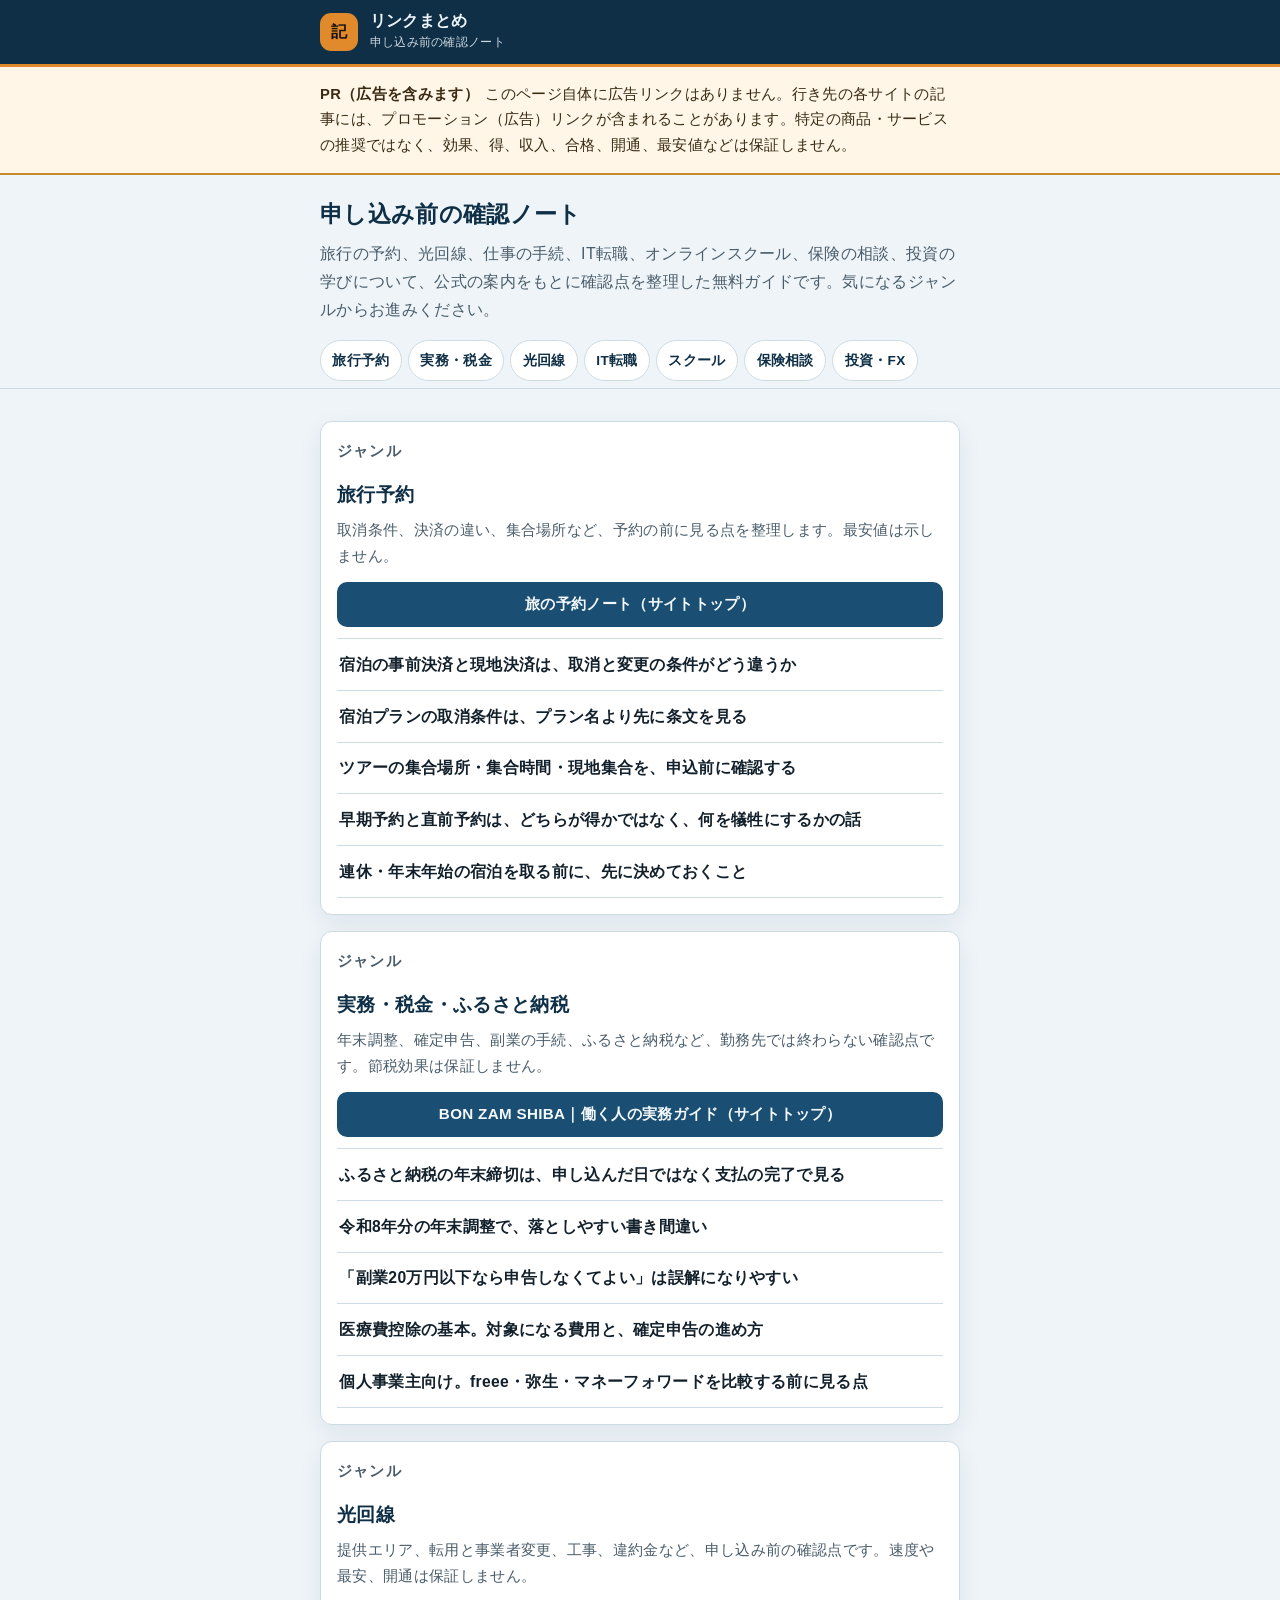
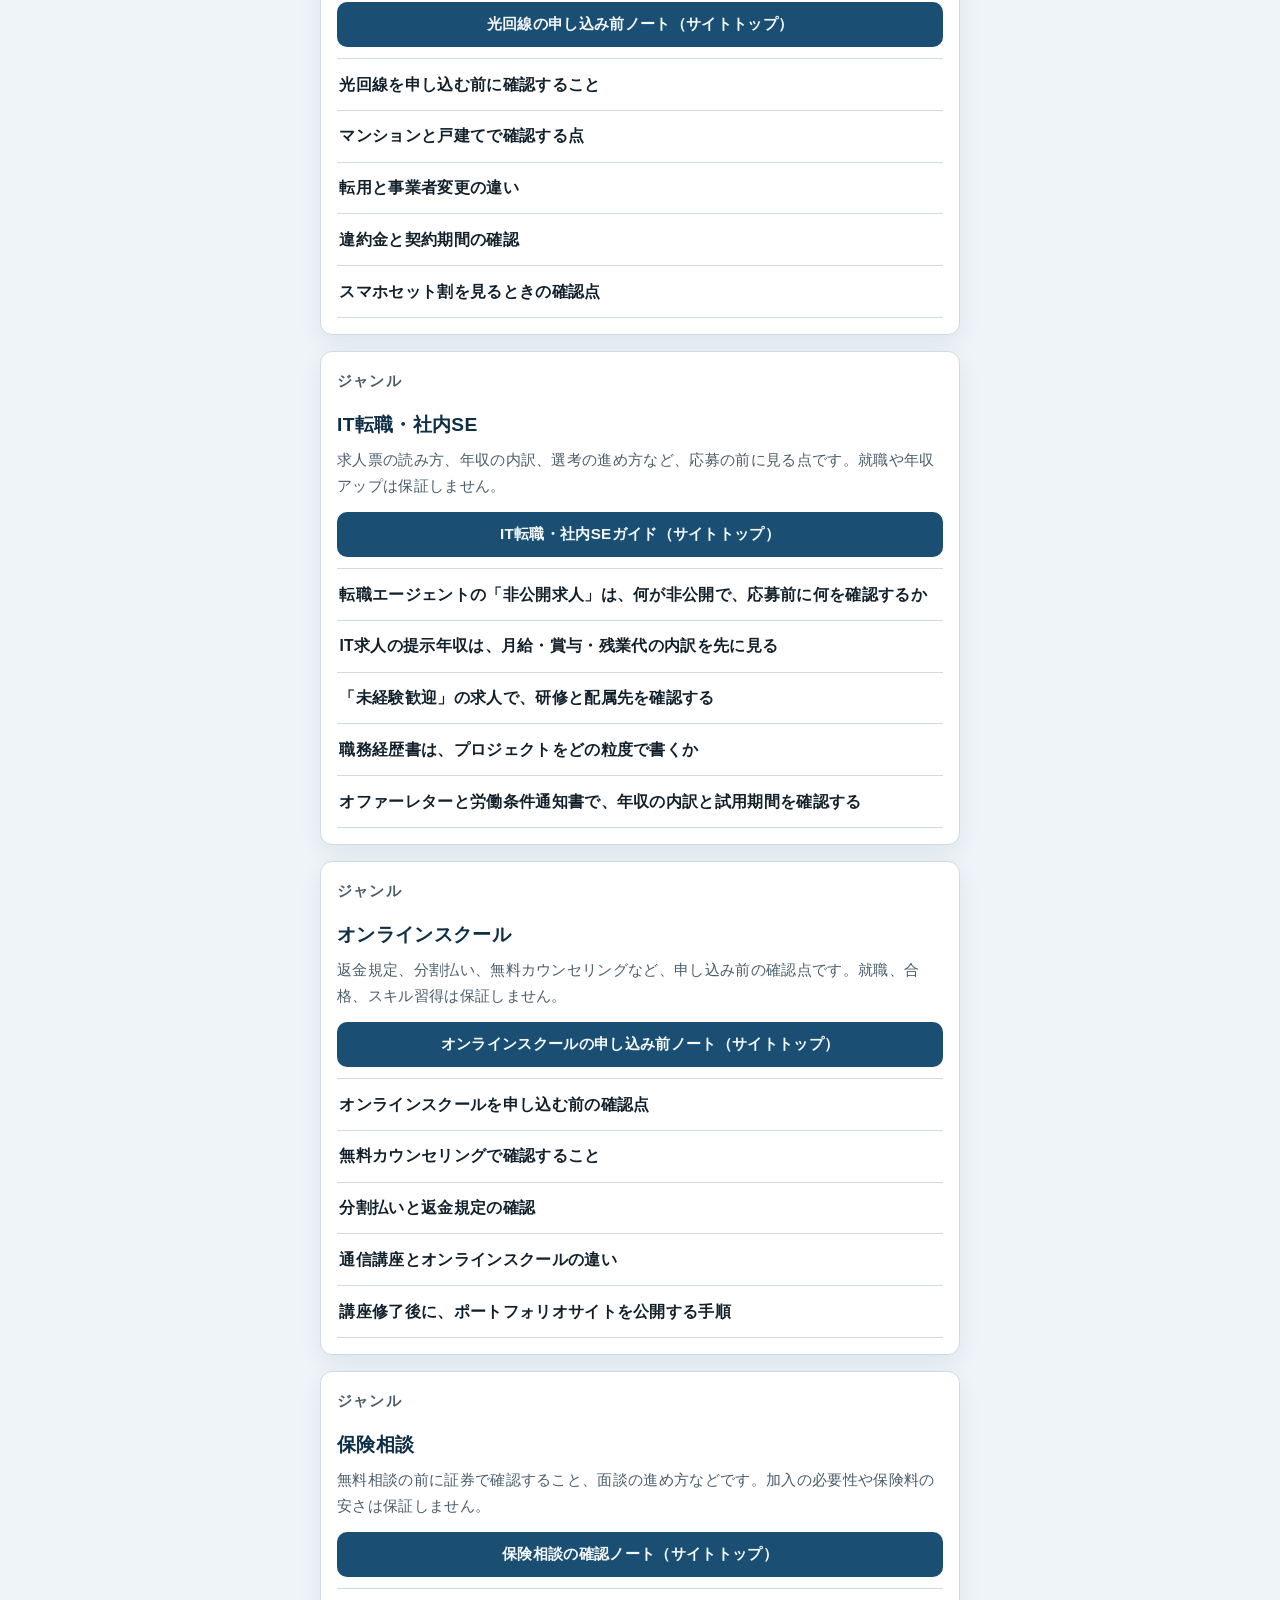
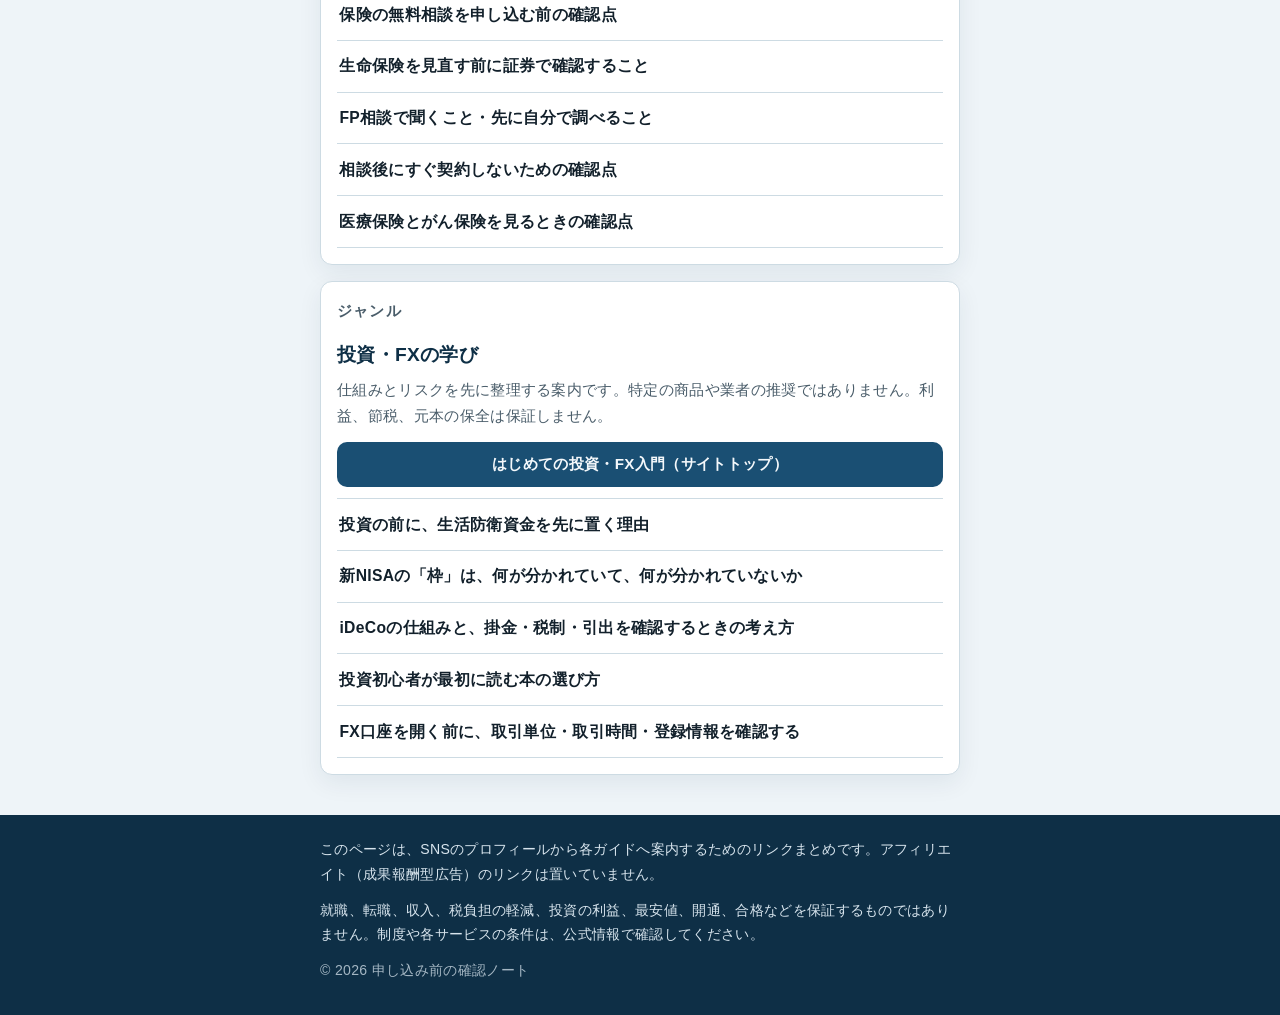
==== index.html @ d609f54c "SNSプロフィールからの誘導用リンクまとめを公開する 7つの確認ガイドのトップと主要記事への通常リンクだけを置く。 アフィリエイトリンクは置かない。先頭にPR表記を入れる。" ====
<!DOCTYPE html>
<html lang="ja">
<head>
  <meta charset="utf-8">
  <meta name="viewport" content="width=device-width, initial-scale=1">
  <title>リンクまとめ｜申し込み前の確認ノート</title>
  <meta name="description" content="旅行予約、光回線、仕事の手続、IT転職、オンラインスクール、保険相談、投資の学びなど、申し込み前の確認点をまとめた無料ガイドへの案内ページです。行き先の記事には広告（PR）が含まれることがあります。効果や得は保証しません。">
  <meta name="robots" content="index,follow">
  <meta property="og:title" content="リンクまとめ｜申し込み前の確認ノート">
  <meta property="og:description" content="旅行予約、光回線、仕事の手続、IT転職、オンラインスクール、保険相談、投資の学びなど、申し込み前の確認点をまとめた無料ガイドへの案内です。広告（PR）を含むことがあります。効果や得は保証しません。">
  <meta property="og:type" content="website">
  <meta property="og:url" content="https://ats-business-hub.github.io/links/">
  <link rel="canonical" href="https://ats-business-hub.github.io/links/">
  <link rel="stylesheet" href="style.css">
</head>
<body>
  <header class="site-header">
    <div class="wrap">
      <a class="brand" href="./">
        <span class="mark">記</span>
        <span class="brand-text">
          <span class="brand-name">リンクまとめ</span>
          <span class="brand-tag">申し込み前の確認ノート</span>
        </span>
      </a>
    </div>
  </header>

  <div class="pr-banner" role="note">
    <div class="wrap">
      <p><strong>PR（広告を含みます）</strong>このページ自体に広告リンクはありません。行き先の各サイトの記事には、プロモーション（広告）リンクが含まれることがあります。特定の商品・サービスの推奨ではなく、効果、得、収入、合格、開通、最安値などは保証しません。</p>
    </div>
  </div>

  <div class="hero">
    <div class="wrap">
      <h1>申し込み前の確認ノート</h1>
      <p class="lede">旅行の予約、光回線、仕事の手続、IT転職、オンラインスクール、保険の相談、投資の学びについて、公式の案内をもとに確認点を整理した無料ガイドです。気になるジャンルからお進みください。</p>
    </div>
  </div>

  <nav class="jump" aria-label="ジャンル">
    <div class="wrap">
      <ul>
        <li><a href="#travel">旅行予約</a></li>
        <li><a href="#jitsumu">実務・税金</a></li>
        <li><a href="#hikari">光回線</a></li>
        <li><a href="#it">IT転職</a></li>
        <li><a href="#school">スクール</a></li>
        <li><a href="#hoken">保険相談</a></li>
        <li><a href="#toushi">投資・FX</a></li>
      </ul>
    </div>
  </nav>

  <main>
    <div class="wrap">

      <section class="genre" id="travel">
        <header class="genre-head">
          <p class="kicker">ジャンル</p>
          <h2>旅行予約</h2>
          <p>取消条件、決済の違い、集合場所など、予約の前に見る点を整理します。最安値は示しません。</p>
          <a class="site-top" href="https://ats-business-hub.github.io/travel-yoyaku-guide/">旅の予約ノート（サイトトップ）</a>
        </header>
        <ul class="articles">
          <li><a href="https://ats-business-hub.github.io/travel-yoyaku-guide/articles/jizen-genchi-kessai/">宿泊の事前決済と現地決済は、取消と変更の条件がどう違うか</a></li>
          <li><a href="https://ats-business-hub.github.io/travel-yoyaku-guide/articles/shukuhaku-cancel-plan/">宿泊プランの取消条件は、プラン名より先に条文を見る</a></li>
          <li><a href="https://ats-business-hub.github.io/travel-yoyaku-guide/articles/shugo-basho-jikoku/">ツアーの集合場所・集合時間・現地集合を、申込前に確認する</a></li>
          <li><a href="https://ats-business-hub.github.io/travel-yoyaku-guide/articles/sokiyoyaku-chokuzen/">早期予約と直前予約は、どちらが得かではなく、何を犠牲にするかの話</a></li>
          <li><a href="https://ats-business-hub.github.io/travel-yoyaku-guide/articles/renzoku-nenmatsu-junbi/">連休・年末年始の宿泊を取る前に、先に決めておくこと</a></li>
        </ul>
      </section>

      <section class="genre" id="jitsumu">
        <header class="genre-head">
          <p class="kicker">ジャンル</p>
          <h2>実務・税金・ふるさと納税</h2>
          <p>年末調整、確定申告、副業の手続、ふるさと納税など、勤務先では終わらない確認点です。節税効果は保証しません。</p>
          <a class="site-top" href="https://ats-business-hub.github.io/jitsumu-guide/">BON ZAM SHIBA｜働く人の実務ガイド（サイトトップ）</a>
        </header>
        <ul class="articles">
          <li><a href="https://ats-business-hub.github.io/jitsumu-guide/articles/furusato-shimekiri/">ふるさと納税の年末締切は、申し込んだ日ではなく支払の完了で見る</a></li>
          <li><a href="https://ats-business-hub.github.io/jitsumu-guide/articles/nenmatsu-chosei-machigai/">令和8年分の年末調整で、落としやすい書き間違い</a></li>
          <li><a href="https://ats-business-hub.github.io/jitsumu-guide/articles/fukugyo-20man/">「副業20万円以下なら申告しなくてよい」は誤解になりやすい</a></li>
          <li><a href="https://ats-business-hub.github.io/jitsumu-guide/articles/iryouhi-kojo/">医療費控除の基本。対象になる費用と、確定申告の進め方</a></li>
          <li><a href="https://ats-business-hub.github.io/jitsumu-guide/articles/freee-yayoi-mf-hikaku/">個人事業主向け。freee・弥生・マネーフォワードを比較する前に見る点</a></li>
        </ul>
      </section>

      <section class="genre" id="hikari">
        <header class="genre-head">
          <p class="kicker">ジャンル</p>
          <h2>光回線</h2>
          <p>提供エリア、転用と事業者変更、工事、違約金など、申し込み前の確認点です。速度や最安、開通は保証しません。</p>
          <a class="site-top" href="https://ats-business-hub.github.io/hikari-kaisen-guide/">光回線の申し込み前ノート（サイトトップ）</a>
        </header>
        <ul class="articles">
          <li><a href="https://ats-business-hub.github.io/hikari-kaisen-guide/articles/hikari-moshikomi-mae/">光回線を申し込む前に確認すること</a></li>
          <li><a href="https://ats-business-hub.github.io/hikari-kaisen-guide/articles/mansion-kodate-kakunin/">マンションと戸建てで確認する点</a></li>
          <li><a href="https://ats-business-hub.github.io/hikari-kaisen-guide/articles/tenyo-jigyosha-henko/">転用と事業者変更の違い</a></li>
          <li><a href="https://ats-business-hub.github.io/hikari-kaisen-guide/articles/iyakukin-keiyaku-kikan/">違約金と契約期間の確認</a></li>
          <li><a href="https://ats-business-hub.github.io/hikari-kaisen-guide/articles/sumaho-setto-wari/">スマホセット割を見るときの確認点</a></li>
        </ul>
      </section>

      <section class="genre" id="it">
        <header class="genre-head">
          <p class="kicker">ジャンル</p>
          <h2>IT転職・社内SE</h2>
          <p>求人票の読み方、年収の内訳、選考の進め方など、応募の前に見る点です。就職や年収アップは保証しません。</p>
          <a class="site-top" href="https://ats-business-hub.github.io/it-tenshoku-guide/">IT転職・社内SEガイド（サイトトップ）</a>
        </header>
        <ul class="articles">
          <li><a href="https://ats-business-hub.github.io/it-tenshoku-guide/articles/hikokai-kyujin/">転職エージェントの「非公開求人」は、何が非公開で、応募前に何を確認するか</a></li>
          <li><a href="https://ats-business-hub.github.io/it-tenshoku-guide/articles/nenshu-uchiwake-kyujin/">IT求人の提示年収は、月給・賞与・残業代の内訳を先に見る</a></li>
          <li><a href="https://ats-business-hub.github.io/it-tenshoku-guide/articles/mikeiken-kenshu-haizoku/">「未経験歓迎」の求人で、研修と配属先を確認する</a></li>
          <li><a href="https://ats-business-hub.github.io/it-tenshoku-guide/articles/shokumu-keireki-kakikata/">職務経歴書は、プロジェクトをどの粒度で書くか</a></li>
          <li><a href="https://ats-business-hub.github.io/it-tenshoku-guide/articles/offer-letter-kakunin/">オファーレターと労働条件通知書で、年収の内訳と試用期間を確認する</a></li>
        </ul>
      </section>

      <section class="genre" id="school">
        <header class="genre-head">
          <p class="kicker">ジャンル</p>
          <h2>オンラインスクール</h2>
          <p>返金規定、分割払い、無料カウンセリングなど、申し込み前の確認点です。就職、合格、スキル習得は保証しません。</p>
          <a class="site-top" href="https://ats-business-hub.github.io/online-school-guide/">オンラインスクールの申し込み前ノート（サイトトップ）</a>
        </header>
        <ul class="articles">
          <li><a href="https://ats-business-hub.github.io/online-school-guide/articles/school-moshikomi-mae/">オンラインスクールを申し込む前の確認点</a></li>
          <li><a href="https://ats-business-hub.github.io/online-school-guide/articles/muryo-counseling/">無料カウンセリングで確認すること</a></li>
          <li><a href="https://ats-business-hub.github.io/online-school-guide/articles/bunkatsu-henkin/">分割払いと返金規定の確認</a></li>
          <li><a href="https://ats-business-hub.github.io/online-school-guide/articles/tsushin-to-online/">通信講座とオンラインスクールの違い</a></li>
          <li><a href="https://ats-business-hub.github.io/online-school-guide/articles/portfolio-site-kokai/">講座修了後に、ポートフォリオサイトを公開する手順</a></li>
        </ul>
      </section>

      <section class="genre" id="hoken">
        <header class="genre-head">
          <p class="kicker">ジャンル</p>
          <h2>保険相談</h2>
          <p>無料相談の前に証券で確認すること、面談の進め方などです。加入の必要性や保険料の安さは保証しません。</p>
          <a class="site-top" href="https://ats-business-hub.github.io/hoken-sodan-guide/">保険相談の確認ノート（サイトトップ）</a>
        </header>
        <ul class="articles">
          <li><a href="https://ats-business-hub.github.io/hoken-sodan-guide/articles/muryo-sodan-mae/">保険の無料相談を申し込む前の確認点</a></li>
          <li><a href="https://ats-business-hub.github.io/hoken-sodan-guide/articles/seimei-shoken-kakunin/">生命保険を見直す前に証券で確認すること</a></li>
          <li><a href="https://ats-business-hub.github.io/hoken-sodan-guide/articles/fp-kiku-koto/">FP相談で聞くこと・先に自分で調べること</a></li>
          <li><a href="https://ats-business-hub.github.io/hoken-sodan-guide/articles/sodango-keiyaku-horyu/">相談後にすぐ契約しないための確認点</a></li>
          <li><a href="https://ats-business-hub.github.io/hoken-sodan-guide/articles/iryo-gan-kakunin/">医療保険とがん保険を見るときの確認点</a></li>
        </ul>
      </section>

      <section class="genre" id="toushi">
        <header class="genre-head">
          <p class="kicker">ジャンル</p>
          <h2>投資・FXの学び</h2>
          <p>仕組みとリスクを先に整理する案内です。特定の商品や業者の推奨ではありません。利益、節税、元本の保全は保証しません。</p>
          <a class="site-top" href="https://ats-business-hub.github.io/toushi-fx-nyumon/">はじめての投資・FX入門（サイトトップ）</a>
        </header>
        <ul class="articles">
          <li><a href="https://ats-business-hub.github.io/toushi-fx-nyumon/articles/seikatsu-boeishi-saki/">投資の前に、生活防衛資金を先に置く理由</a></li>
          <li><a href="https://ats-business-hub.github.io/toushi-fx-nyumon/articles/nisa-waku-shikumi/">新NISAの「枠」は、何が分かれていて、何が分かれていないか</a></li>
          <li><a href="https://ats-business-hub.github.io/toushi-fx-nyumon/articles/ideco-shikumi-chuiten/">iDeCoの仕組みと、掛金・税制・引出を確認するときの考え方</a></li>
          <li><a href="https://ats-business-hub.github.io/toushi-fx-nyumon/articles/toushi-hajimete-hon/">投資初心者が最初に読む本の選び方</a></li>
          <li><a href="https://ats-business-hub.github.io/toushi-fx-nyumon/articles/fx-koza-kakunin/">FX口座を開く前に、取引単位・取引時間・登録情報を確認する</a></li>
        </ul>
      </section>

    </div>
  </main>

  <footer class="site-footer">
    <div class="wrap">
      <p>このページは、SNSのプロフィールから各ガイドへ案内するためのリンクまとめです。アフィリエイト（成果報酬型広告）のリンクは置いていません。</p>
      <p>就職、転職、収入、税負担の軽減、投資の利益、最安値、開通、合格などを保証するものではありません。制度や各サービスの条件は、公式情報で確認してください。</p>
      <p class="small">© 2026 申し込み前の確認ノート</p>
    </div>
  </footer>

  <script>
    (function () {
      var params = new URLSearchParams(window.location.search);
      var from = params.get("from");
      if (!from || !/^[a-z0-9_-]{1,20}$/i.test(from)) return;
      var links = document.querySelectorAll('a[href^="https://ats-business-hub.github.io/"]');
      for (var i = 0; i < links.length; i++) {
        try {
          var url = new URL(links[i].href);
          if (!url.searchParams.has("from")) {
            url.searchParams.set("from", from);
            links[i].href = url.toString();
          }
        } catch (e) {}
      }
    })();
  </script>
</body>
</html>
---- style.css ----
/* リンクまとめ — mobile-first, no external fonts or trackers */
:root {
  --bg: #eef4f8;
  --bg-elev: #ffffff;
  --ink: #12202b;
  --ink-soft: #4a5d6a;
  --line: #cddbe3;
  --navy: #1a4f73;
  --navy-deep: #0e2f46;
  --accent: #e08a2c;
  --accent-soft: #fde9d0;
  --teal: #1c7a8c;
  --pr-bg: #fff6e8;
  --pr-line: #c9892e;
  --max: 40rem;
  --radius: 12px;
  --shadow: 0 8px 24px rgba(14, 47, 70, 0.07);
  --font: "Hiragino Sans", "Hiragino Kaku Gothic ProN", "Noto Sans JP",
    "Yu Gothic Medium", "Yu Gothic", YuGothic, Meiryo, sans-serif;
}

*, *::before, *::after { box-sizing: border-box; }
html { font-size: 100%; -webkit-text-size-adjust: 100%; scroll-behavior: smooth; }
@media (prefers-reduced-motion: reduce) {
  html { scroll-behavior: auto; }
  * { animation: none !important; transition: none !important; }
}
body {
  margin: 0;
  font-family: var(--font);
  color: var(--ink);
  background: var(--bg);
  line-height: 1.75;
  letter-spacing: 0.02em;
}
a { color: var(--teal); text-underline-offset: 0.18em; }
a:hover { color: var(--accent); }
a:focus-visible {
  outline: 3px solid var(--accent);
  outline-offset: 2px;
}
.wrap { width: min(var(--max), calc(100% - 2rem)); margin-inline: auto; }

.site-header {
  background: var(--navy-deep);
  color: #eef6fb;
  position: sticky;
  top: 0;
  z-index: 40;
  border-bottom: 3px solid var(--accent);
}
.site-header .wrap { padding: 0.7rem 0; }
.brand {
  display: flex;
  align-items: center;
  gap: 0.7rem;
  color: inherit;
  text-decoration: none;
  min-width: 0;
}
.brand:hover { color: inherit; }
.mark {
  flex: none;
  width: 2.4rem;
  height: 2.4rem;
  display: grid;
  place-items: center;
  border-radius: 0.7rem;
  background: var(--accent);
  color: #1a140c;
  font-weight: 700;
  font-size: 1rem;
}
.brand-text { display: flex; flex-direction: column; min-width: 0; }
.brand-name { font-weight: 700; font-size: 1rem; line-height: 1.3; }
.brand-tag { font-size: 0.75rem; opacity: 0.85; }

.pr-banner {
  background: var(--pr-bg);
  border-bottom: 2px solid var(--pr-line);
  color: #3a2a12;
  padding: 0.9rem 0;
}
.pr-banner p { margin: 0; font-size: 0.92rem; }
.pr-banner strong { display: inline-block; margin-right: 0.4rem; }

.hero { padding: 1.4rem 0 0.6rem; }
.hero h1 { margin: 0 0 0.6rem; font-size: 1.45rem; line-height: 1.4; color: var(--navy-deep); }
.lede { margin: 0; color: var(--ink-soft); }

.jump {
  position: sticky;
  top: 3.55rem;
  z-index: 30;
  background: rgba(238, 244, 248, 0.96);
  border-bottom: 1px solid var(--line);
  padding: 0.45rem 0;
}
.jump ul {
  display: flex;
  gap: 0.4rem;
  margin: 0;
  padding: 0;
  list-style: none;
  overflow-x: auto;
  -webkit-overflow-scrolling: touch;
}
.jump a {
  display: inline-block;
  white-space: nowrap;
  padding: 0.45rem 0.7rem;
  border-radius: 999px;
  background: var(--bg-elev);
  border: 1px solid var(--line);
  color: var(--navy-deep);
  text-decoration: none;
  font-size: 0.85rem;
  font-weight: 600;
}
.jump a:hover { background: var(--accent-soft); border-color: var(--accent); color: var(--navy-deep); }

main { padding: 1rem 0 2.5rem; }
.genre {
  background: var(--bg-elev);
  border: 1px solid var(--line);
  border-radius: var(--radius);
  box-shadow: var(--shadow);
  padding: 1.1rem 1rem 0.6rem;
  margin: 1rem 0 0;
}
.genre-head { margin-bottom: 0.6rem; }
.kicker {
  margin: 0 0 0.2rem;
  font-size: 0.72rem;
  letter-spacing: 0.08em;
  color: var(--teal);
  font-weight: 700;
}
.genre h2 { margin: 0 0 0.4rem; font-size: 1.2rem; color: var(--navy-deep); }
.genre-head p { margin: 0 0 0.8rem; color: var(--ink-soft); font-size: 0.92rem; }
.site-top {
  display: flex;
  align-items: center;
  justify-content: center;
  min-height: 2.8rem;
  padding: 0.55rem 0.9rem;
  border-radius: 10px;
  background: var(--navy);
  color: #f4f8fb;
  text-decoration: none;
  font-weight: 700;
  font-size: 0.95rem;
  text-align: center;
}
.site-top:hover { background: var(--navy-deep); color: #fff; }

.articles {
  list-style: none;
  margin: 0.7rem 0 0.4rem;
  padding: 0;
  border-top: 1px solid var(--line);
}
.articles li { border-bottom: 1px solid var(--line); }
.articles a {
  display: block;
  padding: 0.85rem 0.15rem;
  color: var(--ink);
  text-decoration: none;
  font-weight: 600;
  font-size: 0.98rem;
  line-height: 1.5;
}
.articles a:hover { color: var(--teal); }

.site-footer {
  background: var(--navy-deep);
  color: #d7e4ed;
  padding: 1.4rem 0 2rem;
  font-size: 0.88rem;
}
.site-footer p { margin: 0 0 0.7rem; }
.site-footer .small { opacity: 0.75; margin: 0; }
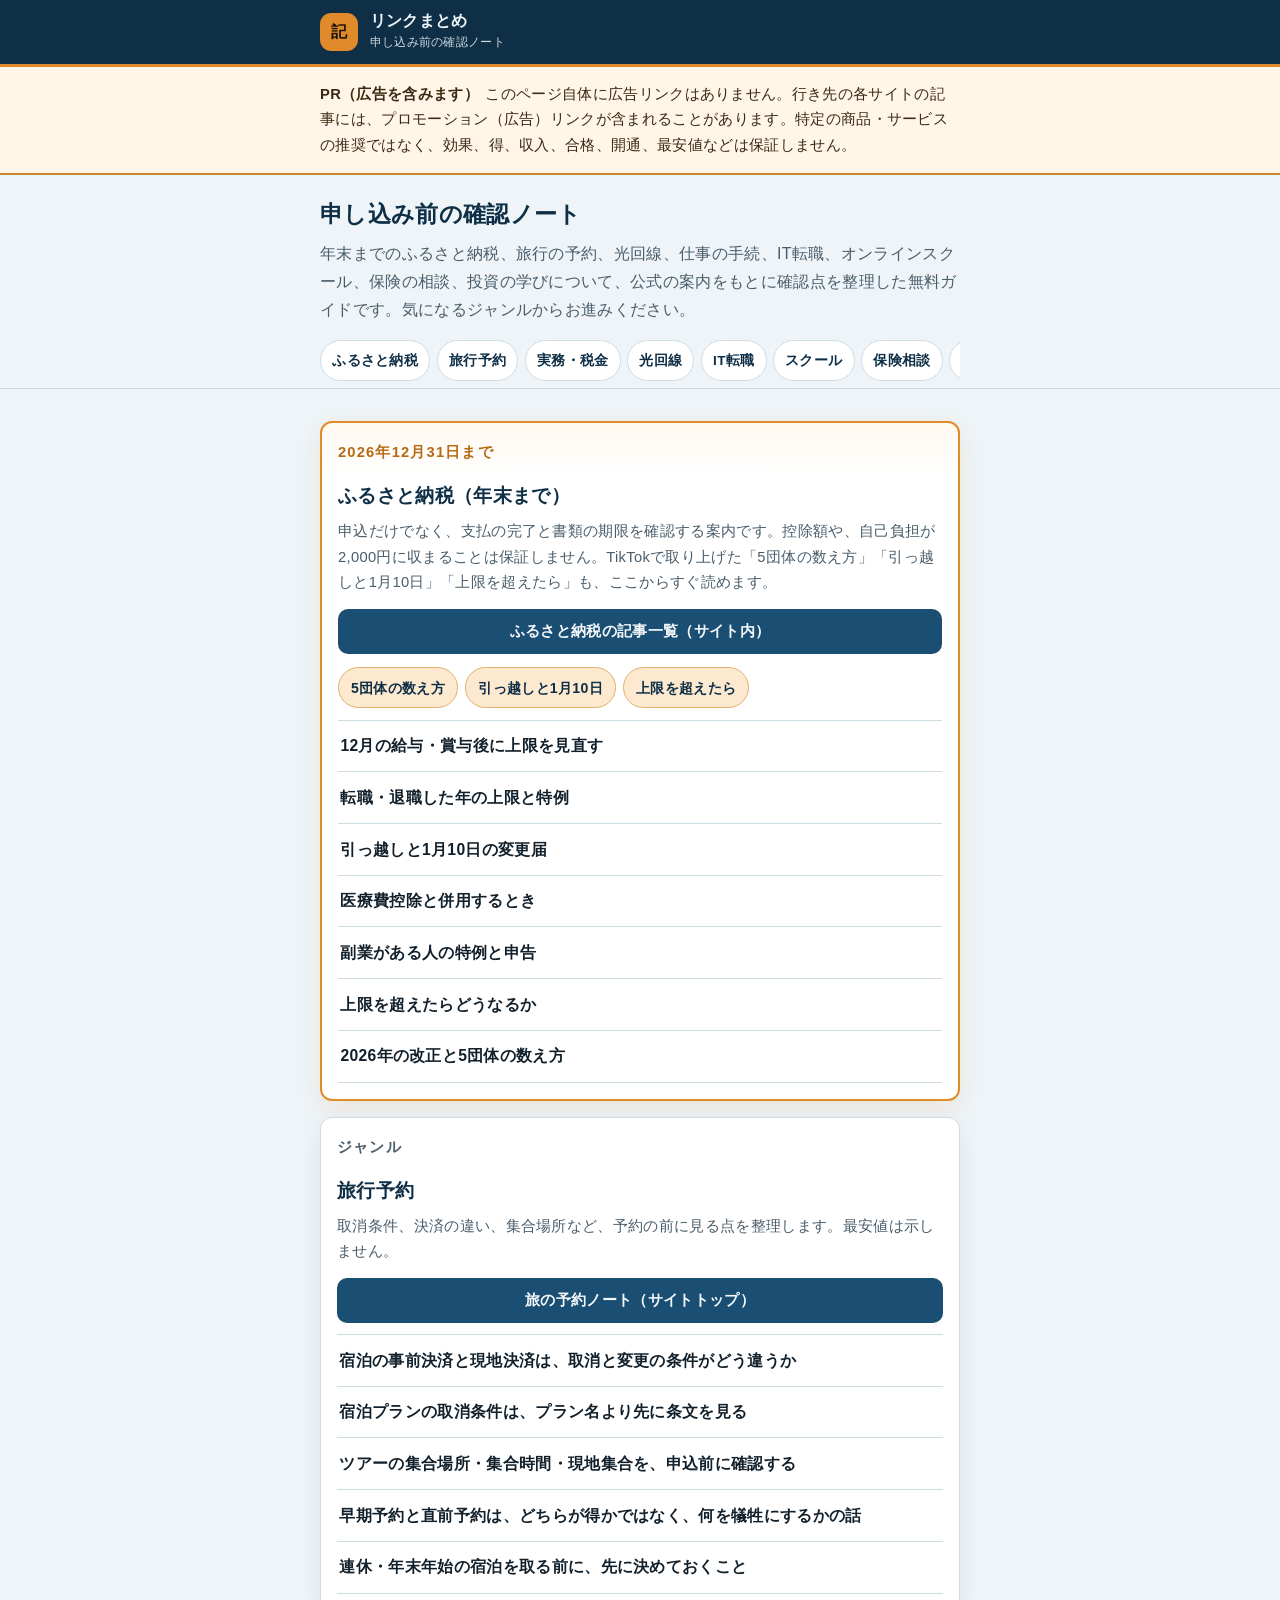
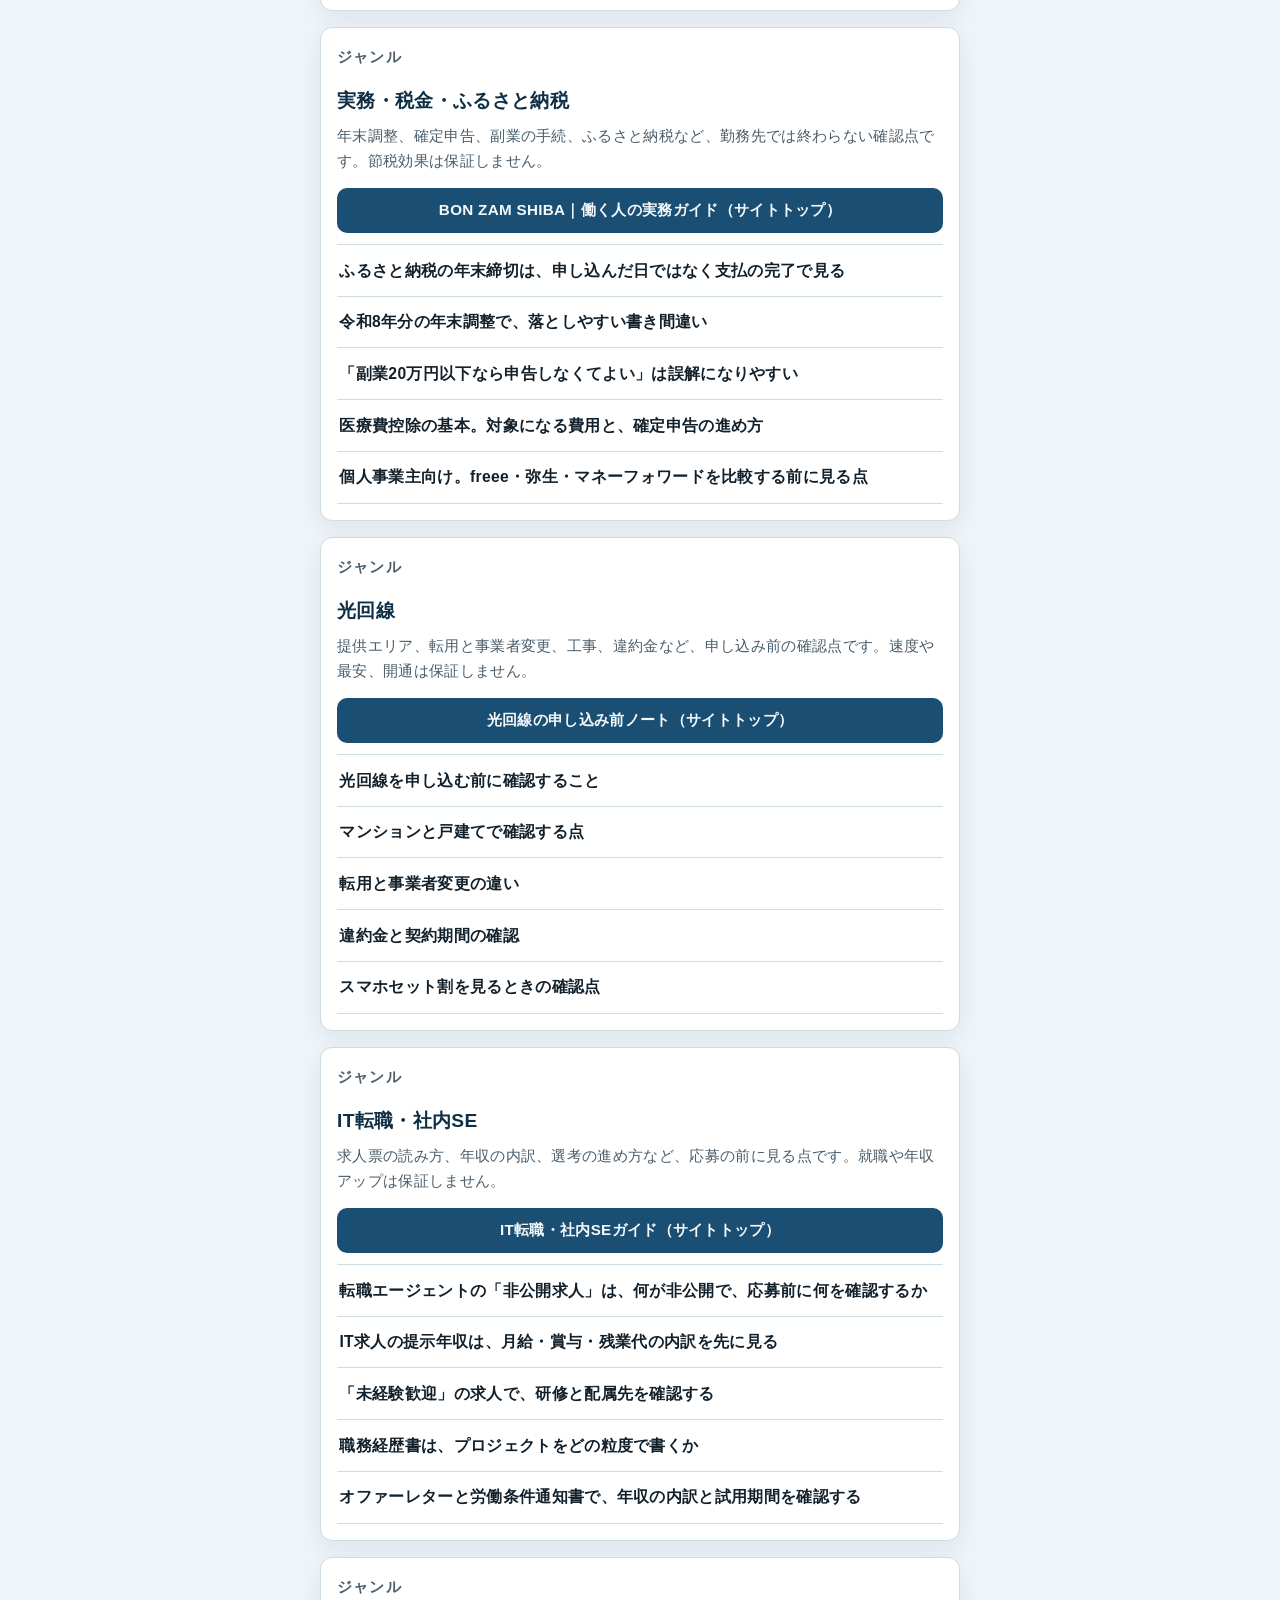
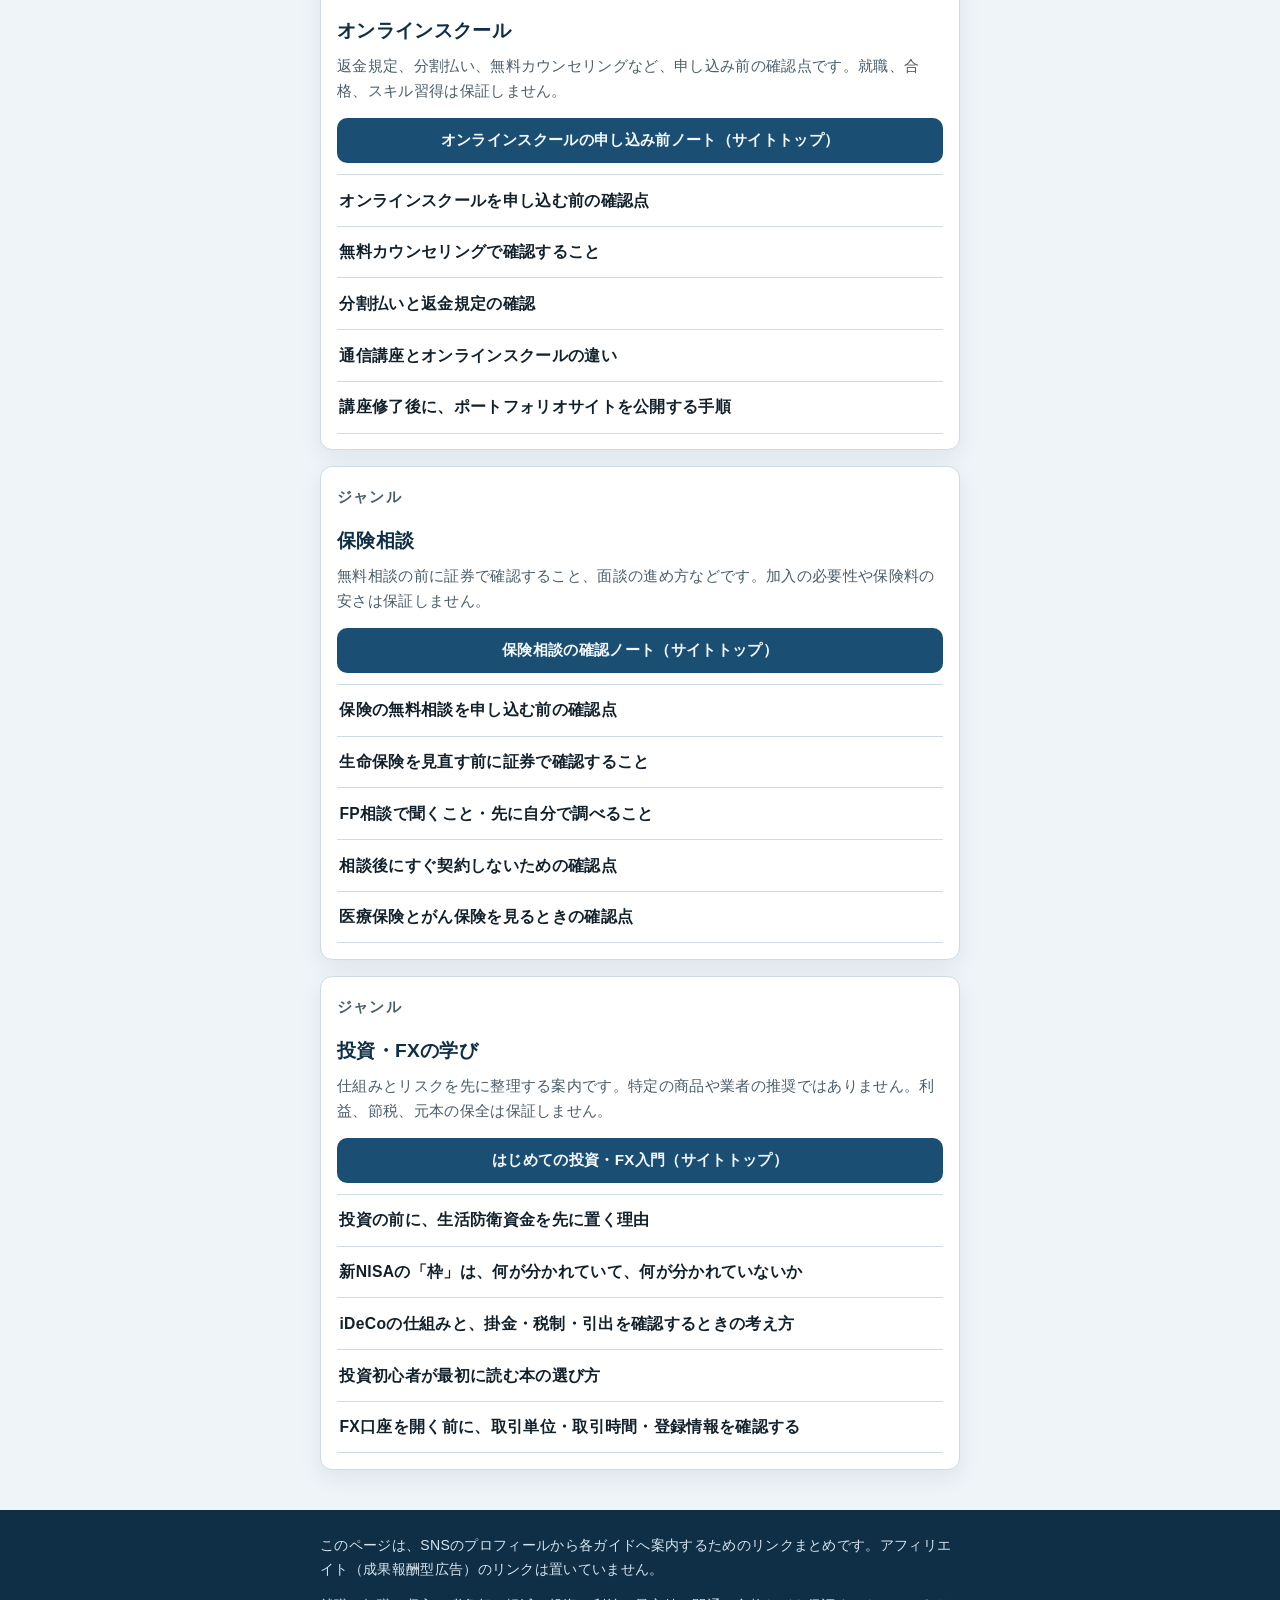
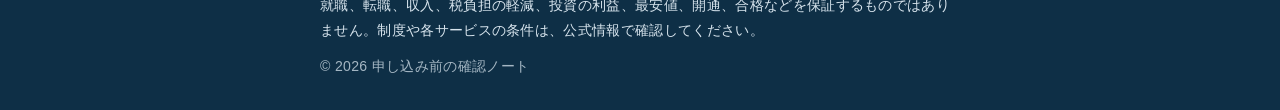
==== commit 0dd8d011: "リンクまとめの先頭に、ふるさと納税（年末まで）の案内を置く TikTok（5団体の数え方、引っ越しと1月10日、上限を超えたら）からの流入で、年末向けの確認記事へすぐ進めるようにする。既存のPR表記と" ====
--- a/index.html
+++ b/index.html
@@ -35,13 +35,14 @@
   <div class="hero">
     <div class="wrap">
       <h1>申し込み前の確認ノート</h1>
-      <p class="lede">旅行の予約、光回線、仕事の手続、IT転職、オンラインスクール、保険の相談、投資の学びについて、公式の案内をもとに確認点を整理した無料ガイドです。気になるジャンルからお進みください。</p>
+      <p class="lede">年末までのふるさと納税、旅行の予約、光回線、仕事の手続、IT転職、オンラインスクール、保険の相談、投資の学びについて、公式の案内をもとに確認点を整理した無料ガイドです。気になるジャンルからお進みください。</p>
     </div>
   </div>
 
   <nav class="jump" aria-label="ジャンル">
     <div class="wrap">
       <ul>
+        <li><a href="#furusato">ふるさと納税</a></li>
         <li><a href="#travel">旅行予約</a></li>
         <li><a href="#jitsumu">実務・税金</a></li>
         <li><a href="#hikari">光回線</a></li>
@@ -55,6 +56,29 @@
 
   <main>
     <div class="wrap">
+
+      <section class="genre genre-featured" id="furusato">
+        <header class="genre-head">
+          <p class="kicker">2026年12月31日まで</p>
+          <h2>ふるさと納税（年末まで）</h2>
+          <p>申込だけでなく、支払の完了と書類の期限を確認する案内です。控除額や、自己負担が2,000円に収まることは保証しません。TikTokで取り上げた「5団体の数え方」「引っ越しと1月10日」「上限を超えたら」も、ここからすぐ読めます。</p>
+          <a class="site-top" href="https://ats-business-hub.github.io/jitsumu-guide/categories/furusato/">ふるさと納税の記事一覧（サイト内）</a>
+        </header>
+        <ul class="topic-chips" aria-label="よく見られる確認点">
+          <li><a href="https://ats-business-hub.github.io/jitsumu-guide/articles/furusato-2026-kaisei/">5団体の数え方</a></li>
+          <li><a href="https://ats-business-hub.github.io/jitsumu-guide/articles/furusato-hikkoshi/">引っ越しと1月10日</a></li>
+          <li><a href="https://ats-business-hub.github.io/jitsumu-guide/articles/furusato-jogen-koeta/">上限を超えたら</a></li>
+        </ul>
+        <ul class="articles">
+          <li><a href="https://ats-business-hub.github.io/jitsumu-guide/articles/furusato-12gatsu-jogen/">12月の給与・賞与後に上限を見直す</a></li>
+          <li><a href="https://ats-business-hub.github.io/jitsumu-guide/articles/furusato-tenshoku-taishoku/">転職・退職した年の上限と特例</a></li>
+          <li><a href="https://ats-business-hub.github.io/jitsumu-guide/articles/furusato-hikkoshi/">引っ越しと1月10日の変更届</a></li>
+          <li><a href="https://ats-business-hub.github.io/jitsumu-guide/articles/furusato-iryouhi-heiyo/">医療費控除と併用するとき</a></li>
+          <li><a href="https://ats-business-hub.github.io/jitsumu-guide/articles/furusato-fukugyo/">副業がある人の特例と申告</a></li>
+          <li><a href="https://ats-business-hub.github.io/jitsumu-guide/articles/furusato-jogen-koeta/">上限を超えたらどうなるか</a></li>
+          <li><a href="https://ats-business-hub.github.io/jitsumu-guide/articles/furusato-2026-kaisei/">2026年の改正と5団体の数え方</a></li>
+        </ul>
+      </section>
 
       <section class="genre" id="travel">
         <header class="genre-head">
--- a/style.css
+++ b/style.css
@@ -180,3 +180,34 @@
 }
 .site-footer p { margin: 0 0 0.7rem; }
 .site-footer .small { opacity: 0.75; margin: 0; }
+
+.genre-featured {
+  border: 2px solid var(--accent);
+  background: linear-gradient(180deg, #fff8ee 0%, var(--bg-elev) 3.2rem);
+  box-shadow: 0 8px 24px rgba(224, 138, 44, 0.14);
+}
+.genre-featured .kicker { color: #b56a14; }
+.topic-chips {
+  display: flex;
+  flex-wrap: wrap;
+  gap: 0.45rem;
+  margin: 0.85rem 0 0.15rem;
+  padding: 0;
+  list-style: none;
+}
+.topic-chips a {
+  display: inline-block;
+  padding: 0.45rem 0.75rem;
+  border-radius: 999px;
+  background: var(--accent-soft);
+  border: 1px solid #e2b06a;
+  color: var(--navy-deep);
+  text-decoration: none;
+  font-size: 0.88rem;
+  font-weight: 700;
+}
+.topic-chips a:hover {
+  background: var(--accent);
+  border-color: var(--accent);
+  color: #1a140c;
+}
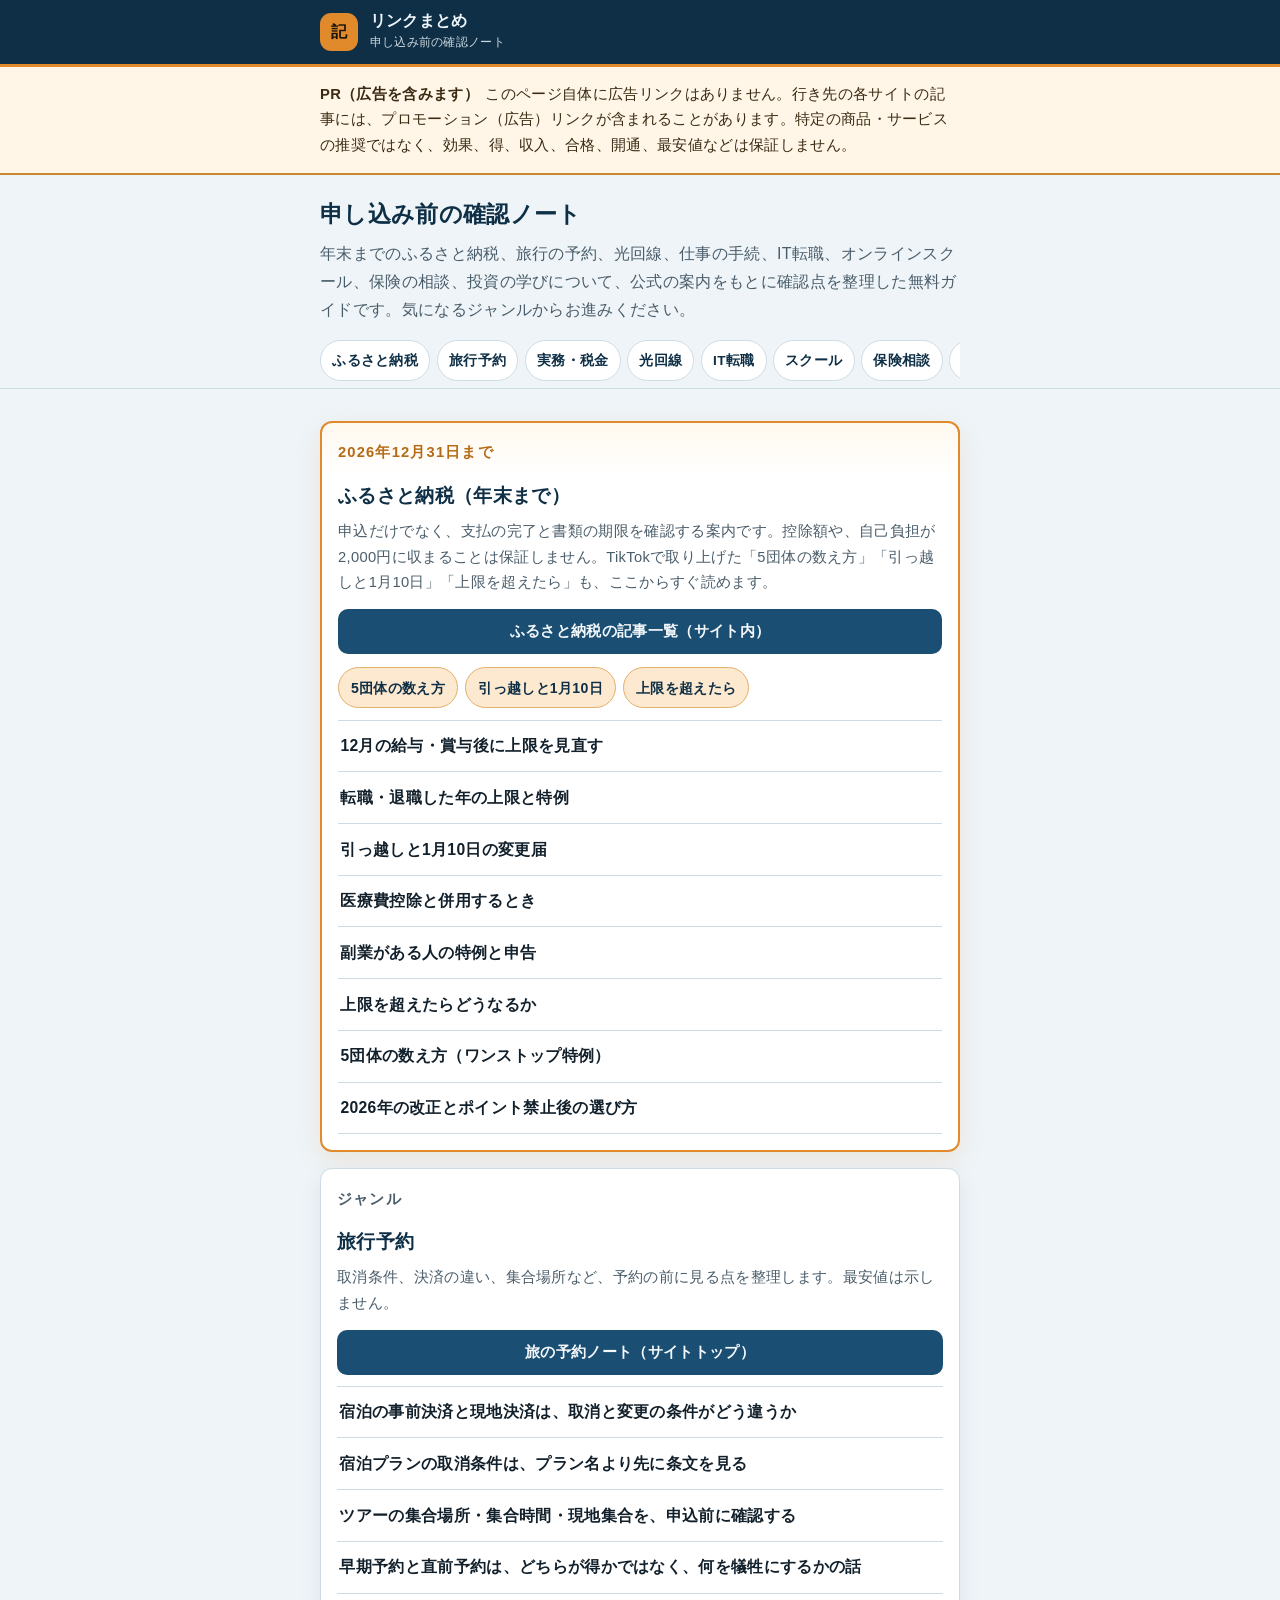
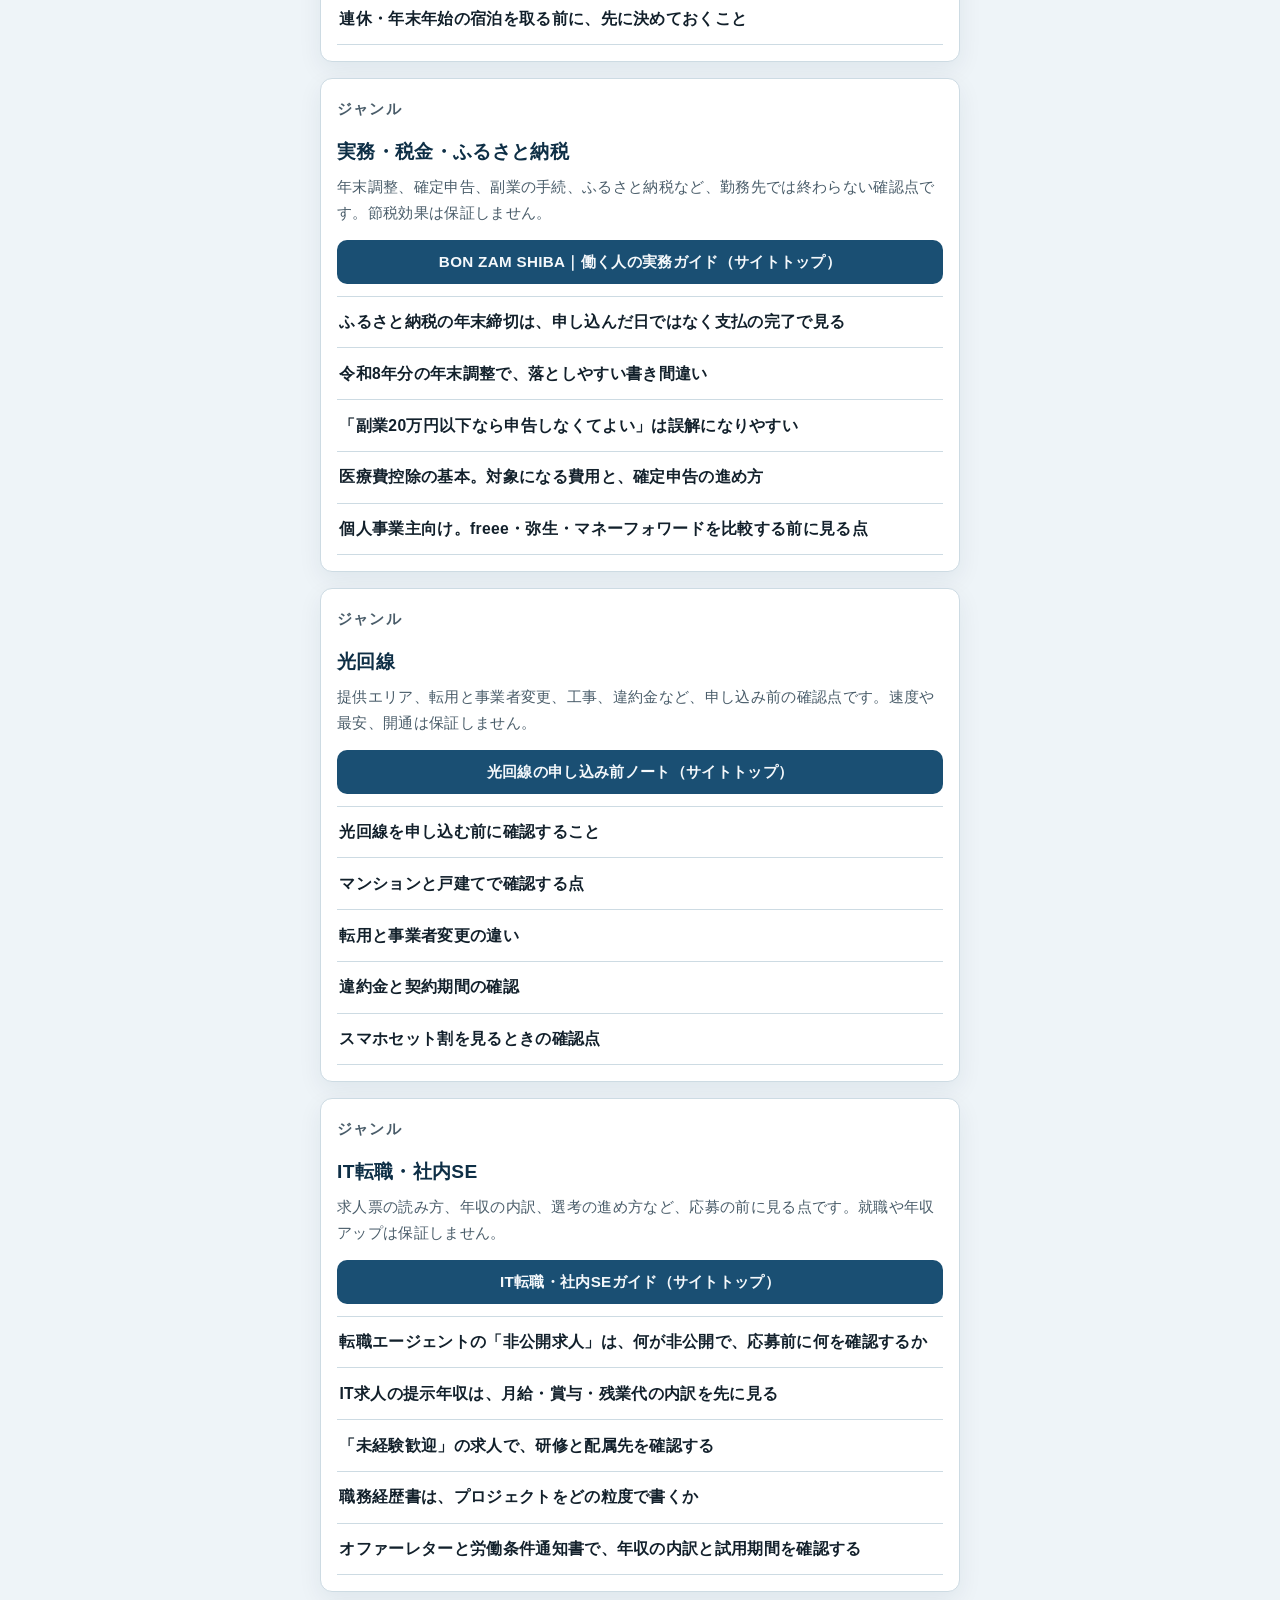
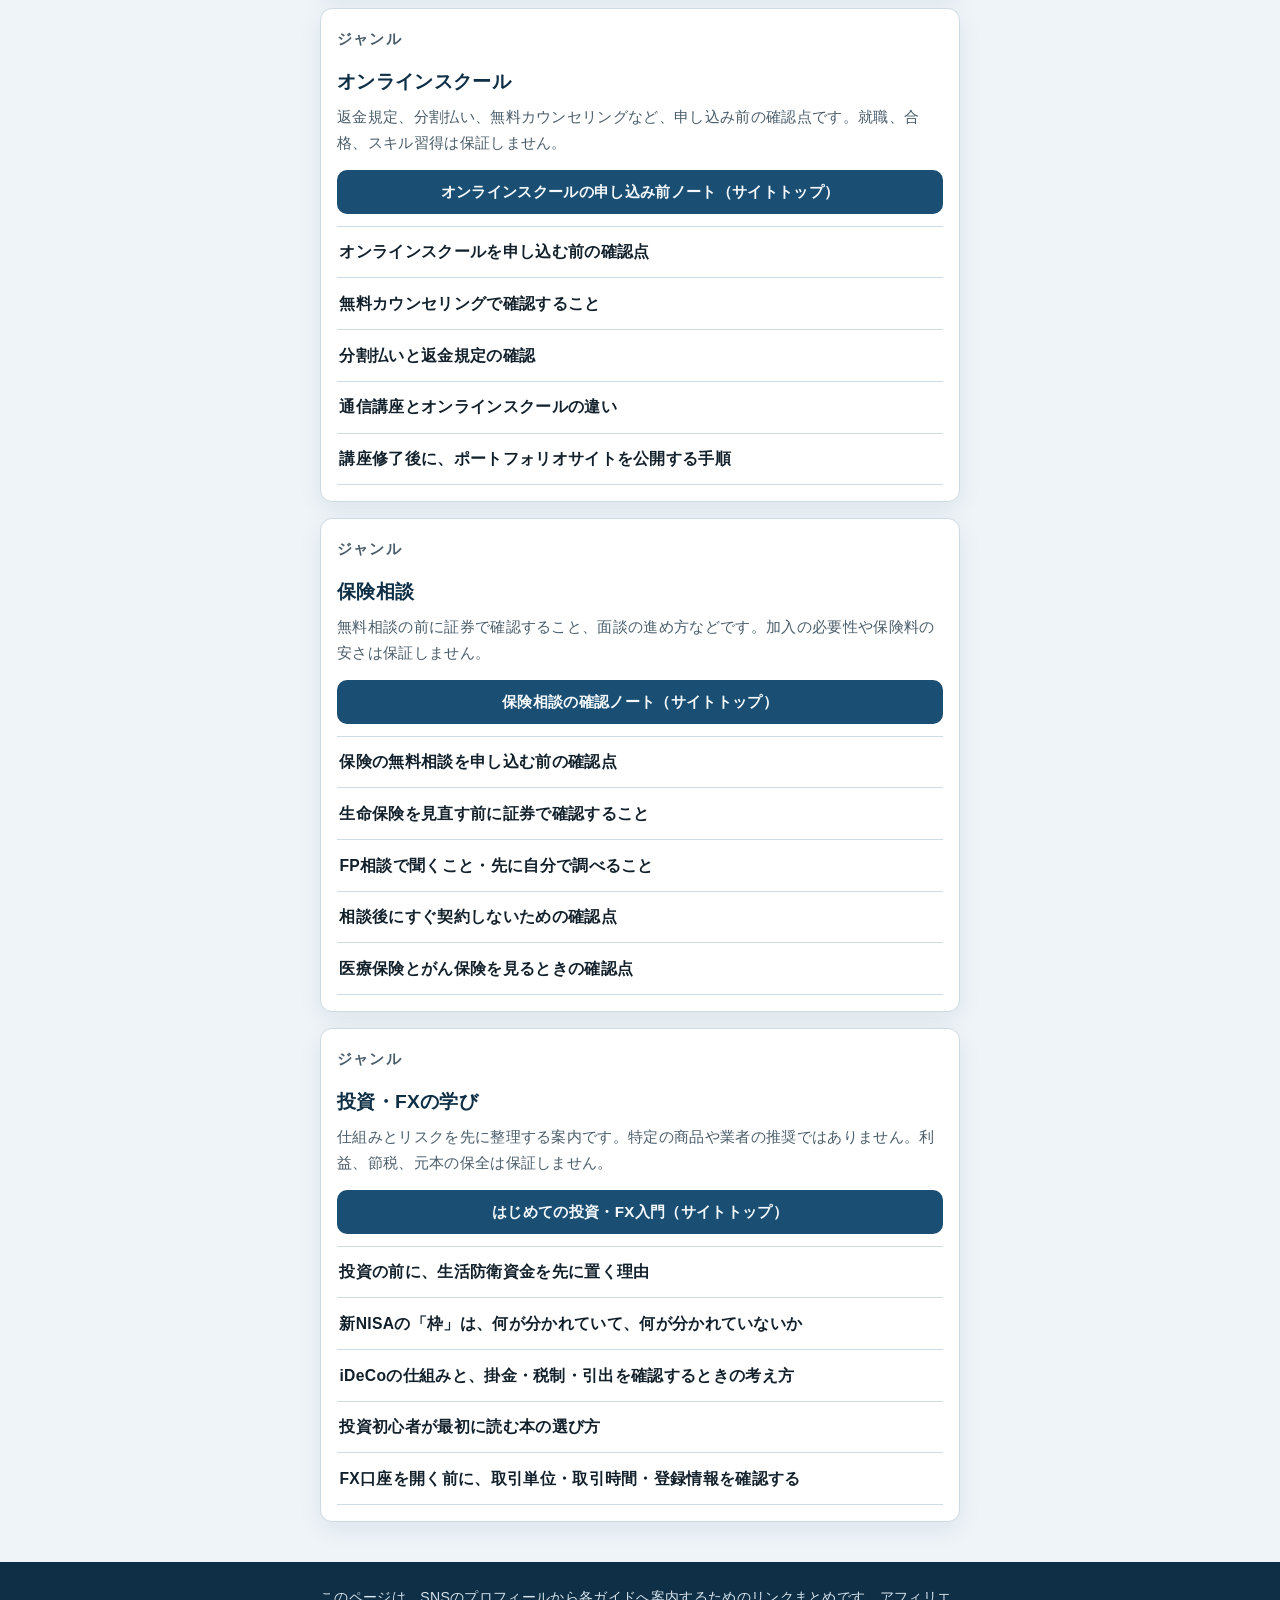
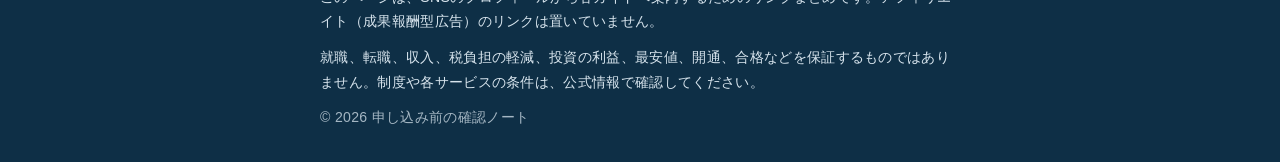
==== commit 8fee528e: "5団体の数え方の案内先を、ワンストップ特例の記事に直す 寄附先が5団体以内か、同じ自治体への複数回寄附の扱いを本文で説明している furusato-onestop の方が、改正解説より案内に適している" ====
--- a/index.html
+++ b/index.html
@@ -65,7 +65,7 @@
           <a class="site-top" href="https://ats-business-hub.github.io/jitsumu-guide/categories/furusato/">ふるさと納税の記事一覧（サイト内）</a>
         </header>
         <ul class="topic-chips" aria-label="よく見られる確認点">
-          <li><a href="https://ats-business-hub.github.io/jitsumu-guide/articles/furusato-2026-kaisei/">5団体の数え方</a></li>
+          <li><a href="https://ats-business-hub.github.io/jitsumu-guide/articles/furusato-onestop/">5団体の数え方</a></li>
           <li><a href="https://ats-business-hub.github.io/jitsumu-guide/articles/furusato-hikkoshi/">引っ越しと1月10日</a></li>
           <li><a href="https://ats-business-hub.github.io/jitsumu-guide/articles/furusato-jogen-koeta/">上限を超えたら</a></li>
         </ul>
@@ -76,7 +76,8 @@
           <li><a href="https://ats-business-hub.github.io/jitsumu-guide/articles/furusato-iryouhi-heiyo/">医療費控除と併用するとき</a></li>
           <li><a href="https://ats-business-hub.github.io/jitsumu-guide/articles/furusato-fukugyo/">副業がある人の特例と申告</a></li>
           <li><a href="https://ats-business-hub.github.io/jitsumu-guide/articles/furusato-jogen-koeta/">上限を超えたらどうなるか</a></li>
-          <li><a href="https://ats-business-hub.github.io/jitsumu-guide/articles/furusato-2026-kaisei/">2026年の改正と5団体の数え方</a></li>
+          <li><a href="https://ats-business-hub.github.io/jitsumu-guide/articles/furusato-onestop/">5団体の数え方（ワンストップ特例）</a></li>
+          <li><a href="https://ats-business-hub.github.io/jitsumu-guide/articles/furusato-2026-kaisei/">2026年の改正とポイント禁止後の選び方</a></li>
         </ul>
       </section>
 
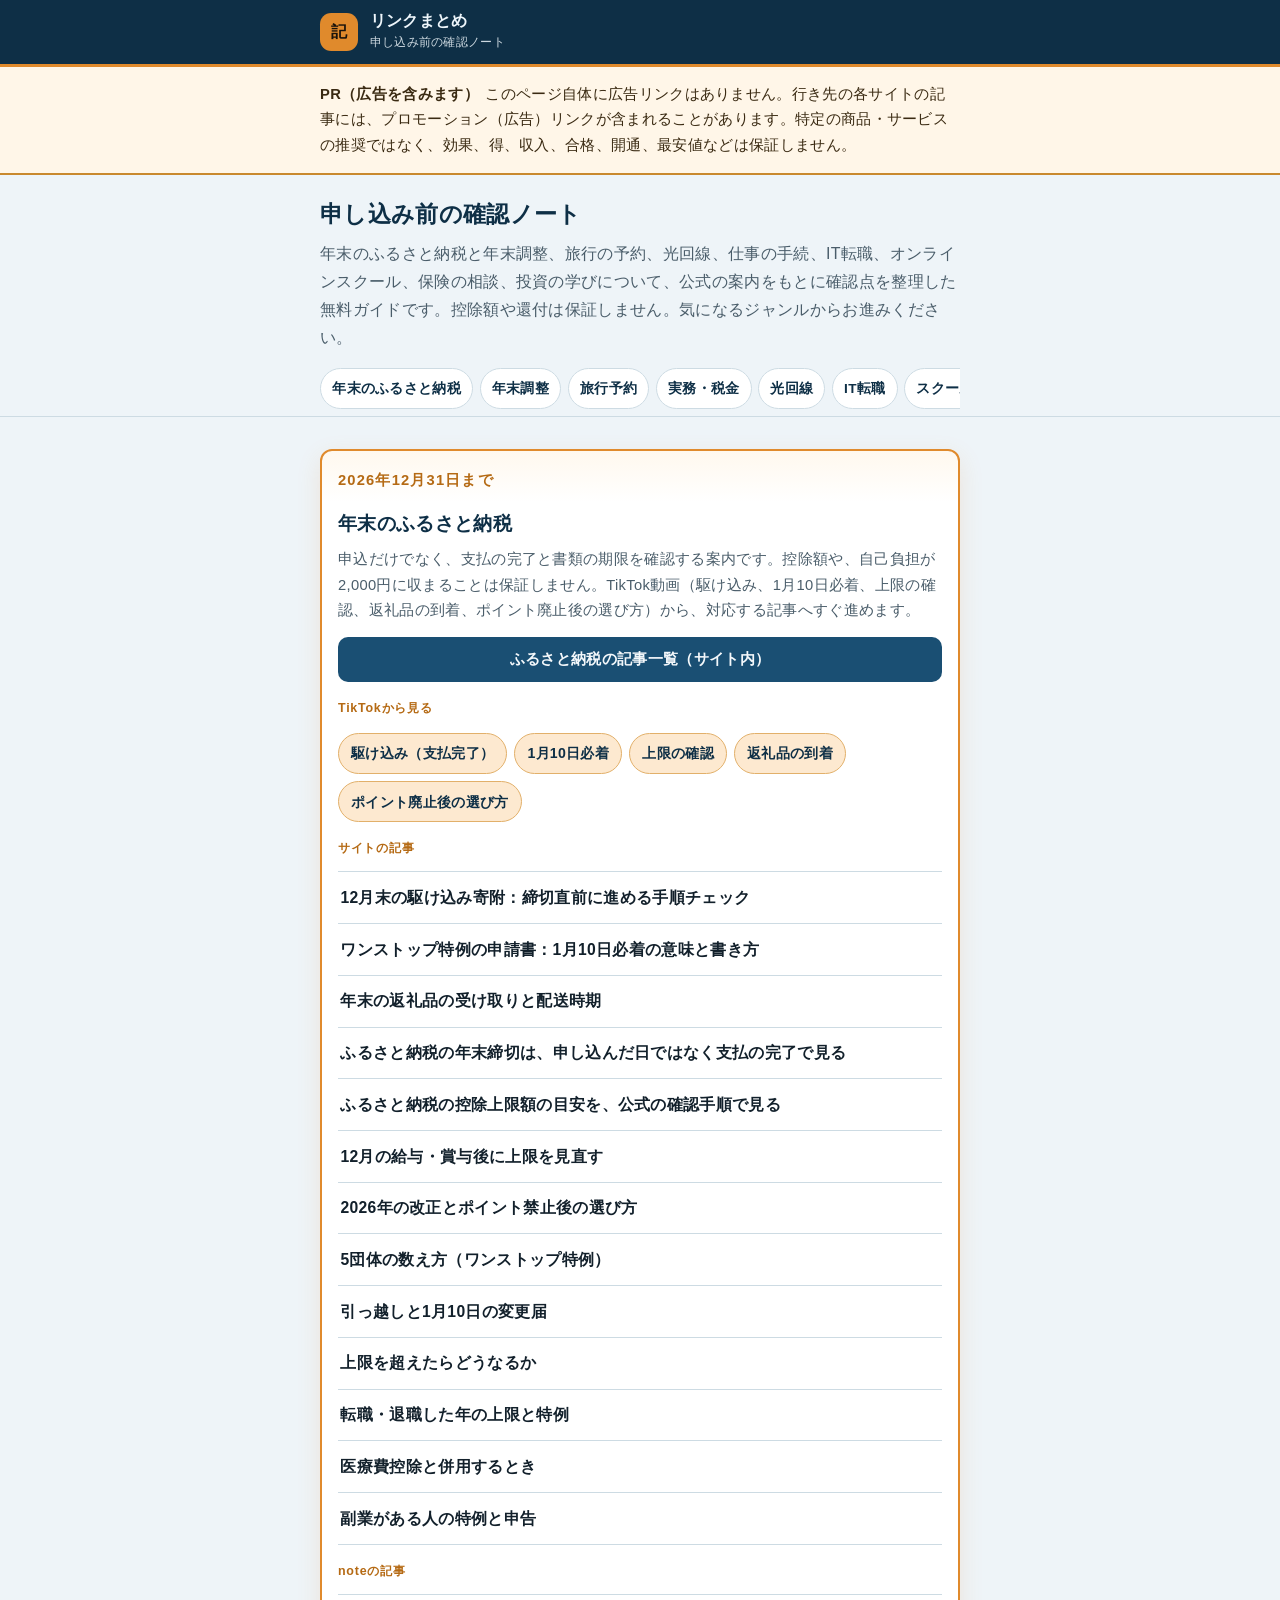
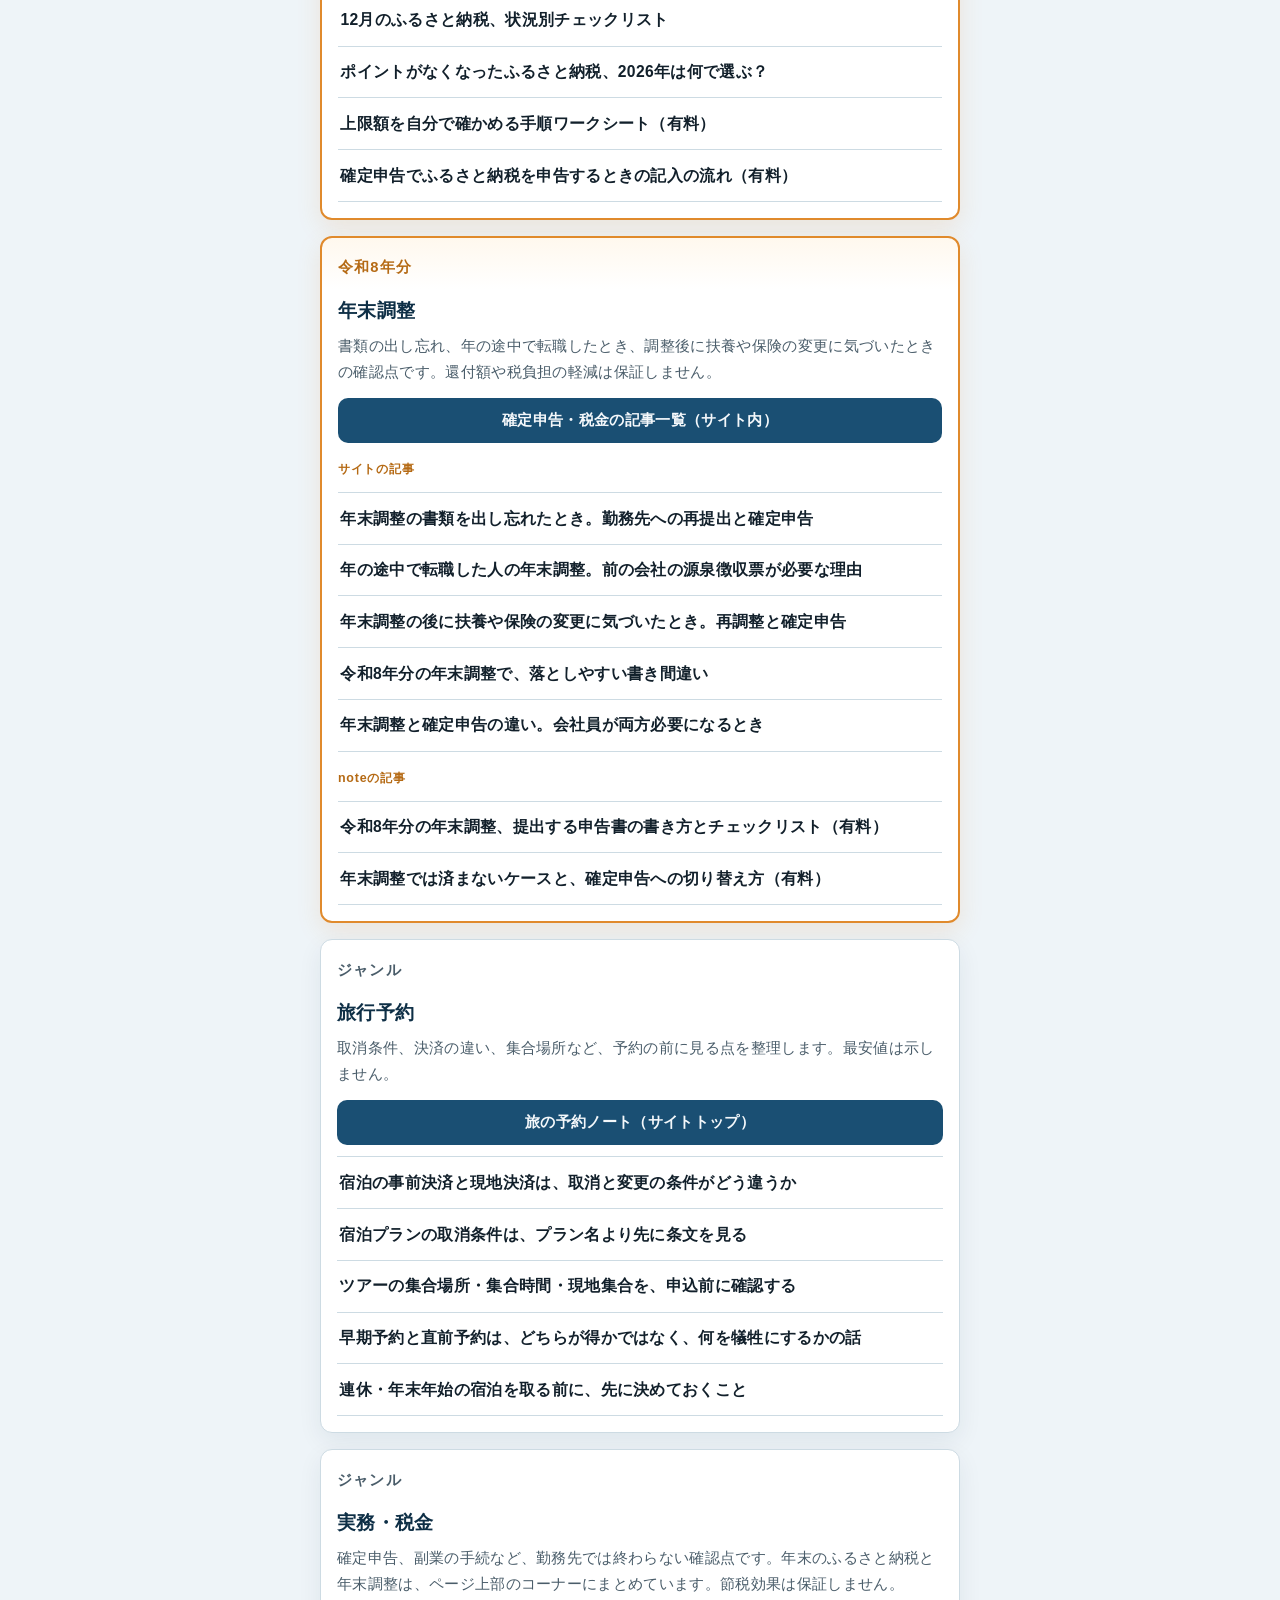
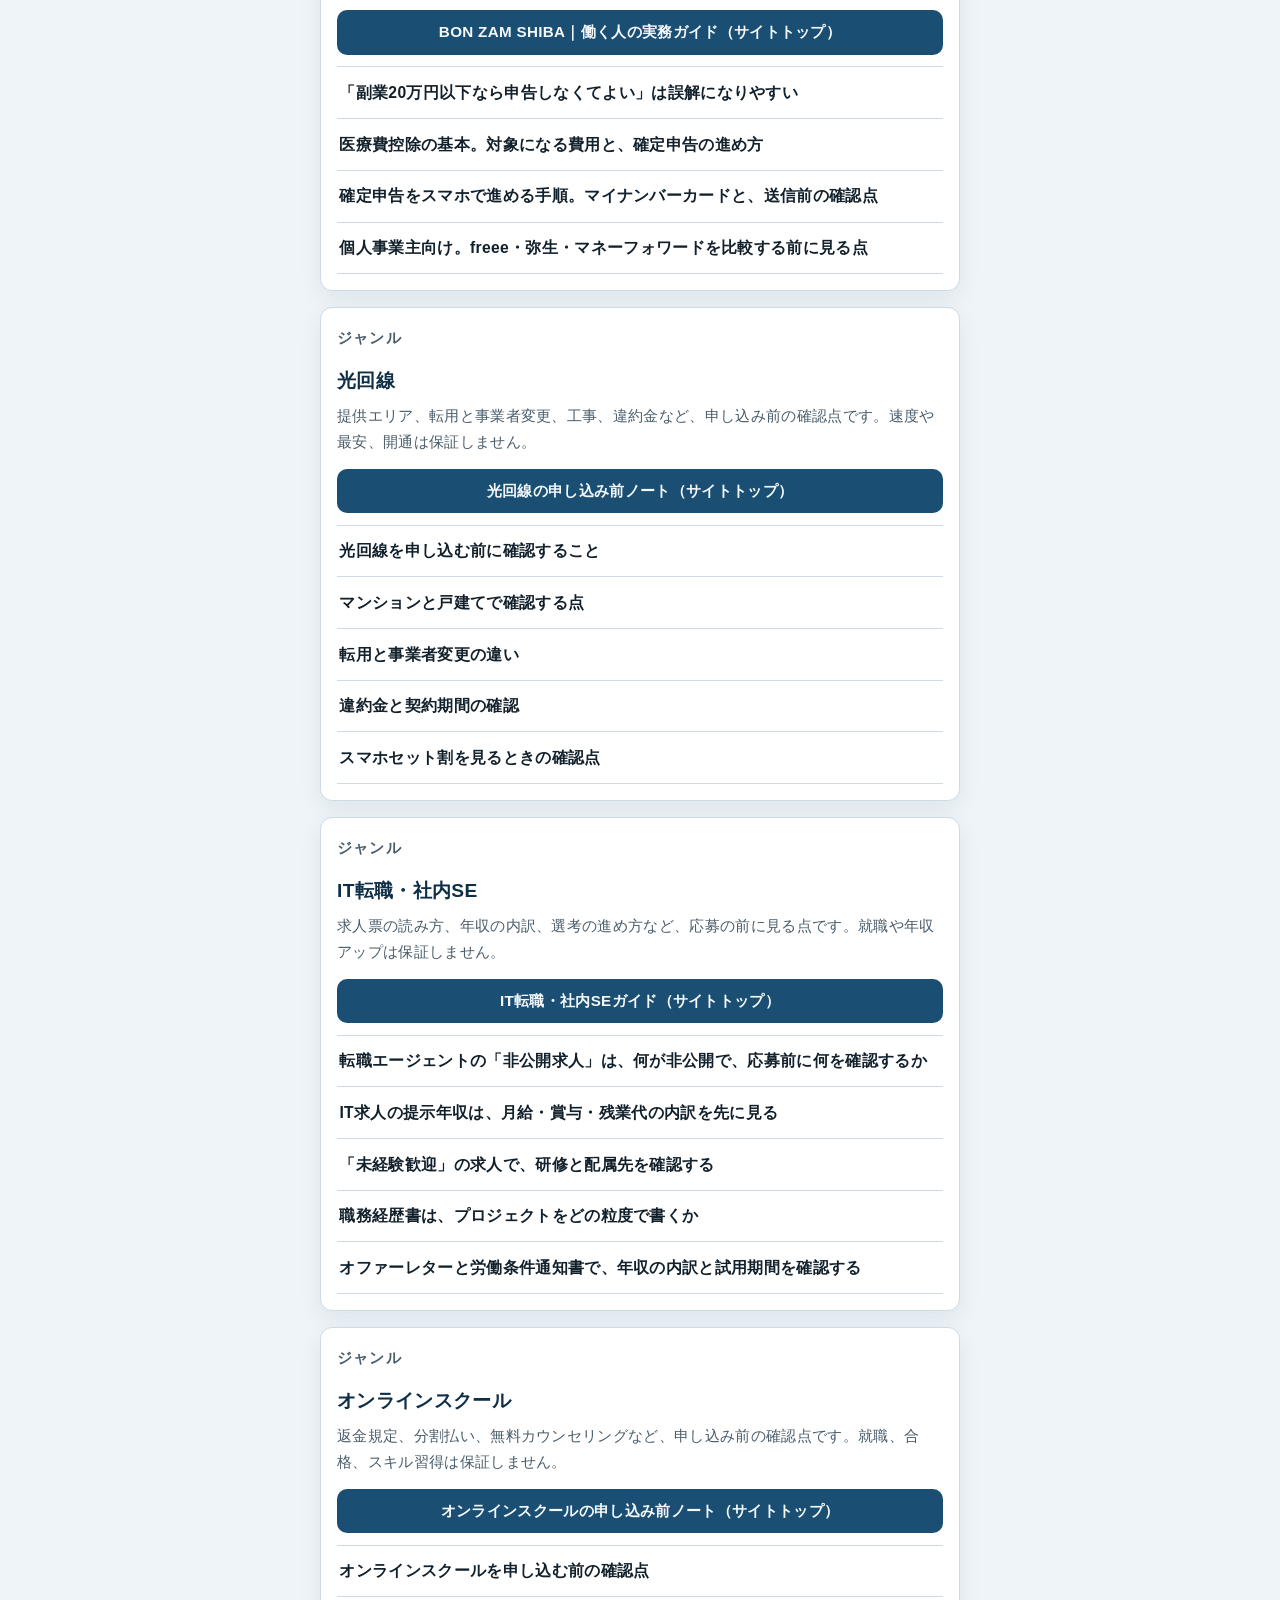
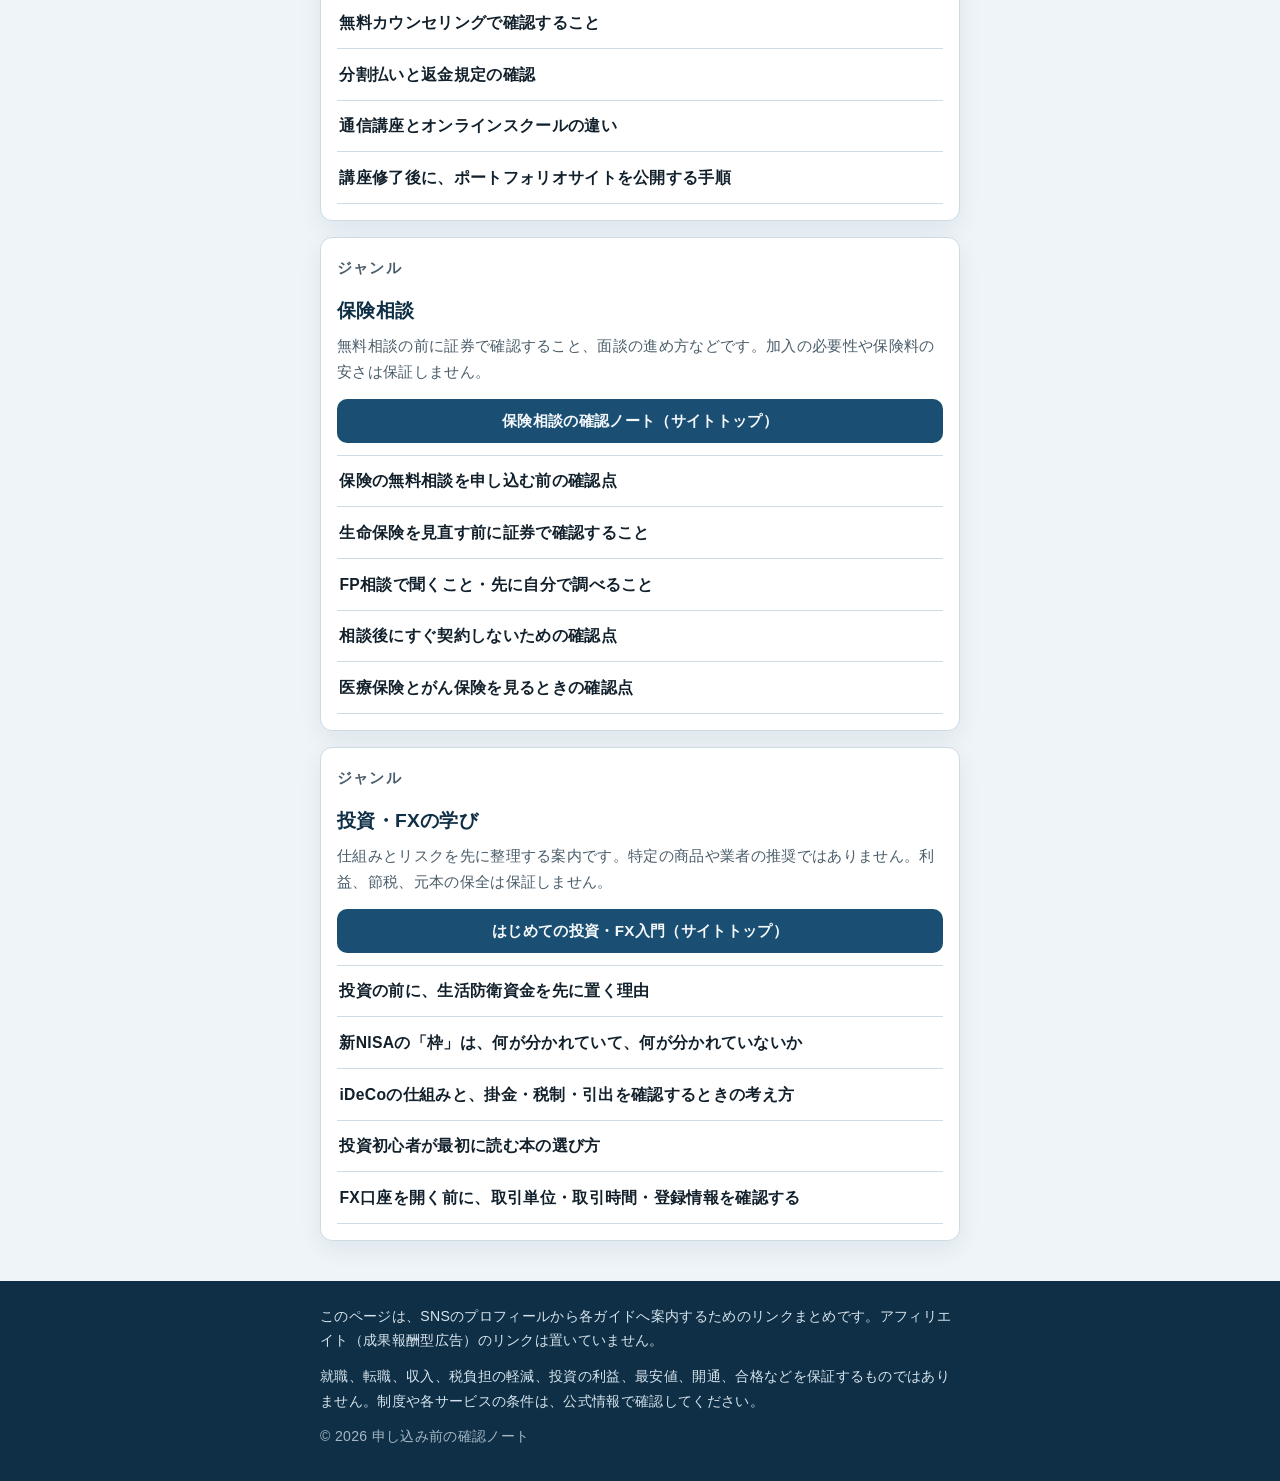
==== commit 95b23ebe: "リンクまとめの先頭に、年末のふるさと納税と年末調整の案内を置く 今日公開した実務ガイドとnoteの記事へ案内する。TikTok動画14〜18のテーマから対応記事へ進めるようにした。アフィリエイトリンク" ====
--- a/index.html
+++ b/index.html
@@ -4,10 +4,10 @@
   <meta charset="utf-8">
   <meta name="viewport" content="width=device-width, initial-scale=1">
   <title>リンクまとめ｜申し込み前の確認ノート</title>
-  <meta name="description" content="旅行予約、光回線、仕事の手続、IT転職、オンラインスクール、保険相談、投資の学びなど、申し込み前の確認点をまとめた無料ガイドへの案内ページです。行き先の記事には広告（PR）が含まれることがあります。効果や得は保証しません。">
+  <meta name="description" content="年末のふるさと納税と年末調整、旅行予約、光回線、仕事の手続など、申し込み前の確認点をまとめた無料ガイドへの案内ページです。行き先の記事には広告（PR）が含まれることがあります。効果や得は保証しません。">
   <meta name="robots" content="index,follow">
   <meta property="og:title" content="リンクまとめ｜申し込み前の確認ノート">
-  <meta property="og:description" content="旅行予約、光回線、仕事の手続、IT転職、オンラインスクール、保険相談、投資の学びなど、申し込み前の確認点をまとめた無料ガイドへの案内です。広告（PR）を含むことがあります。効果や得は保証しません。">
+  <meta property="og:description" content="年末のふるさと納税と年末調整など、申し込み前の確認点をまとめた無料ガイドへの案内です。広告（PR）を含むことがあります。効果や得は保証しません。">
   <meta property="og:type" content="website">
   <meta property="og:url" content="https://ats-business-hub.github.io/links/">
   <link rel="canonical" href="https://ats-business-hub.github.io/links/">
@@ -35,14 +35,15 @@
   <div class="hero">
     <div class="wrap">
       <h1>申し込み前の確認ノート</h1>
-      <p class="lede">年末までのふるさと納税、旅行の予約、光回線、仕事の手続、IT転職、オンラインスクール、保険の相談、投資の学びについて、公式の案内をもとに確認点を整理した無料ガイドです。気になるジャンルからお進みください。</p>
+      <p class="lede">年末のふるさと納税と年末調整、旅行の予約、光回線、仕事の手続、IT転職、オンラインスクール、保険の相談、投資の学びについて、公式の案内をもとに確認点を整理した無料ガイドです。控除額や還付は保証しません。気になるジャンルからお進みください。</p>
     </div>
   </div>
 
   <nav class="jump" aria-label="ジャンル">
     <div class="wrap">
       <ul>
-        <li><a href="#furusato">ふるさと納税</a></li>
+        <li><a href="#furusato">年末のふるさと納税</a></li>
+        <li><a href="#nenmatsu">年末調整</a></li>
         <li><a href="#travel">旅行予約</a></li>
         <li><a href="#jitsumu">実務・税金</a></li>
         <li><a href="#hikari">光回線</a></li>
@@ -60,24 +61,62 @@
       <section class="genre genre-featured" id="furusato">
         <header class="genre-head">
           <p class="kicker">2026年12月31日まで</p>
-          <h2>ふるさと納税（年末まで）</h2>
-          <p>申込だけでなく、支払の完了と書類の期限を確認する案内です。控除額や、自己負担が2,000円に収まることは保証しません。TikTokで取り上げた「5団体の数え方」「引っ越しと1月10日」「上限を超えたら」も、ここからすぐ読めます。</p>
+          <h2>年末のふるさと納税</h2>
+          <p>申込だけでなく、支払の完了と書類の期限を確認する案内です。控除額や、自己負担が2,000円に収まることは保証しません。TikTok動画（駆け込み、1月10日必着、上限の確認、返礼品の到着、ポイント廃止後の選び方）から、対応する記事へすぐ進めます。</p>
           <a class="site-top" href="https://ats-business-hub.github.io/jitsumu-guide/categories/furusato/">ふるさと納税の記事一覧（サイト内）</a>
         </header>
-        <ul class="topic-chips" aria-label="よく見られる確認点">
-          <li><a href="https://ats-business-hub.github.io/jitsumu-guide/articles/furusato-onestop/">5団体の数え方</a></li>
-          <li><a href="https://ats-business-hub.github.io/jitsumu-guide/articles/furusato-hikkoshi/">引っ越しと1月10日</a></li>
-          <li><a href="https://ats-business-hub.github.io/jitsumu-guide/articles/furusato-jogen-koeta/">上限を超えたら</a></li>
-        </ul>
-        <ul class="articles">
+        <p class="list-label">TikTokから見る</p>
+        <ul class="topic-chips" aria-label="TikTok動画から見る確認点">
+          <li><a href="https://ats-business-hub.github.io/jitsumu-guide/articles/furusato-kakekomi/">駆け込み（支払完了）</a></li>
+          <li><a href="https://ats-business-hub.github.io/jitsumu-guide/articles/furusato-onestop-shinseisho/">1月10日必着</a></li>
+          <li><a href="https://ats-business-hub.github.io/jitsumu-guide/articles/furusato-12gatsu-jogen/">上限の確認</a></li>
+          <li><a href="https://ats-business-hub.github.io/jitsumu-guide/articles/furusato-henrei-uketori/">返礼品の到着</a></li>
+          <li><a href="https://ats-business-hub.github.io/jitsumu-guide/articles/furusato-2026-kaisei/">ポイント廃止後の選び方</a></li>
+        </ul>
+        <p class="list-label">サイトの記事</p>
+        <ul class="articles">
+          <li><a href="https://ats-business-hub.github.io/jitsumu-guide/articles/furusato-kakekomi/">12月末の駆け込み寄附：締切直前に進める手順チェック</a></li>
+          <li><a href="https://ats-business-hub.github.io/jitsumu-guide/articles/furusato-onestop-shinseisho/">ワンストップ特例の申請書：1月10日必着の意味と書き方</a></li>
+          <li><a href="https://ats-business-hub.github.io/jitsumu-guide/articles/furusato-henrei-uketori/">年末の返礼品の受け取りと配送時期</a></li>
+          <li><a href="https://ats-business-hub.github.io/jitsumu-guide/articles/furusato-shimekiri/">ふるさと納税の年末締切は、申し込んだ日ではなく支払の完了で見る</a></li>
+          <li><a href="https://ats-business-hub.github.io/jitsumu-guide/articles/furusato-jogen/">ふるさと納税の控除上限額の目安を、公式の確認手順で見る</a></li>
           <li><a href="https://ats-business-hub.github.io/jitsumu-guide/articles/furusato-12gatsu-jogen/">12月の給与・賞与後に上限を見直す</a></li>
+          <li><a href="https://ats-business-hub.github.io/jitsumu-guide/articles/furusato-2026-kaisei/">2026年の改正とポイント禁止後の選び方</a></li>
+          <li><a href="https://ats-business-hub.github.io/jitsumu-guide/articles/furusato-onestop/">5団体の数え方（ワンストップ特例）</a></li>
+          <li><a href="https://ats-business-hub.github.io/jitsumu-guide/articles/furusato-hikkoshi/">引っ越しと1月10日の変更届</a></li>
+          <li><a href="https://ats-business-hub.github.io/jitsumu-guide/articles/furusato-jogen-koeta/">上限を超えたらどうなるか</a></li>
           <li><a href="https://ats-business-hub.github.io/jitsumu-guide/articles/furusato-tenshoku-taishoku/">転職・退職した年の上限と特例</a></li>
-          <li><a href="https://ats-business-hub.github.io/jitsumu-guide/articles/furusato-hikkoshi/">引っ越しと1月10日の変更届</a></li>
           <li><a href="https://ats-business-hub.github.io/jitsumu-guide/articles/furusato-iryouhi-heiyo/">医療費控除と併用するとき</a></li>
           <li><a href="https://ats-business-hub.github.io/jitsumu-guide/articles/furusato-fukugyo/">副業がある人の特例と申告</a></li>
-          <li><a href="https://ats-business-hub.github.io/jitsumu-guide/articles/furusato-jogen-koeta/">上限を超えたらどうなるか</a></li>
-          <li><a href="https://ats-business-hub.github.io/jitsumu-guide/articles/furusato-onestop/">5団体の数え方（ワンストップ特例）</a></li>
-          <li><a href="https://ats-business-hub.github.io/jitsumu-guide/articles/furusato-2026-kaisei/">2026年の改正とポイント禁止後の選び方</a></li>
+        </ul>
+        <p class="list-label">noteの記事</p>
+        <ul class="articles">
+          <li><a href="https://note.com/mute_kiwi5115/n/nef8720880c73">12月のふるさと納税、状況別チェックリスト</a></li>
+          <li><a href="https://note.com/mute_kiwi5115/n/nfd01b5ce4d66">ポイントがなくなったふるさと納税、2026年は何で選ぶ？</a></li>
+          <li><a href="https://note.com/mute_kiwi5115/n/n6b269e9191d0">上限額を自分で確かめる手順ワークシート（有料）</a></li>
+          <li><a href="https://note.com/mute_kiwi5115/n/n4cf49074ff5c">確定申告でふるさと納税を申告するときの記入の流れ（有料）</a></li>
+        </ul>
+      </section>
+
+      <section class="genre genre-featured" id="nenmatsu">
+        <header class="genre-head">
+          <p class="kicker">令和8年分</p>
+          <h2>年末調整</h2>
+          <p>書類の出し忘れ、年の途中で転職したとき、調整後に扶養や保険の変更に気づいたときの確認点です。還付額や税負担の軽減は保証しません。</p>
+          <a class="site-top" href="https://ats-business-hub.github.io/jitsumu-guide/categories/zeikin/">確定申告・税金の記事一覧（サイト内）</a>
+        </header>
+        <p class="list-label">サイトの記事</p>
+        <ul class="articles">
+          <li><a href="https://ats-business-hub.github.io/jitsumu-guide/articles/nenmatsu-chosei-dashiwasure/">年末調整の書類を出し忘れたとき。勤務先への再提出と確定申告</a></li>
+          <li><a href="https://ats-business-hub.github.io/jitsumu-guide/articles/nenmatsu-chosei-tenshoku/">年の途中で転職した人の年末調整。前の会社の源泉徴収票が必要な理由</a></li>
+          <li><a href="https://ats-business-hub.github.io/jitsumu-guide/articles/nenmatsu-chosei-saichosei/">年末調整の後に扶養や保険の変更に気づいたとき。再調整と確定申告</a></li>
+          <li><a href="https://ats-business-hub.github.io/jitsumu-guide/articles/nenmatsu-chosei-machigai/">令和8年分の年末調整で、落としやすい書き間違い</a></li>
+          <li><a href="https://ats-business-hub.github.io/jitsumu-guide/articles/nenmatsu-kakutei-chigai/">年末調整と確定申告の違い。会社員が両方必要になるとき</a></li>
+        </ul>
+        <p class="list-label">noteの記事</p>
+        <ul class="articles">
+          <li><a href="https://note.com/mute_kiwi5115/n/nf9e6f97c40a4">令和8年分の年末調整、提出する申告書の書き方とチェックリスト（有料）</a></li>
+          <li><a href="https://note.com/mute_kiwi5115/n/n552f0ae8c317">年末調整では済まないケースと、確定申告への切り替え方（有料）</a></li>
         </ul>
       </section>
 
@@ -100,15 +139,14 @@
       <section class="genre" id="jitsumu">
         <header class="genre-head">
           <p class="kicker">ジャンル</p>
-          <h2>実務・税金・ふるさと納税</h2>
-          <p>年末調整、確定申告、副業の手続、ふるさと納税など、勤務先では終わらない確認点です。節税効果は保証しません。</p>
+          <h2>実務・税金</h2>
+          <p>確定申告、副業の手続など、勤務先では終わらない確認点です。年末のふるさと納税と年末調整は、ページ上部のコーナーにまとめています。節税効果は保証しません。</p>
           <a class="site-top" href="https://ats-business-hub.github.io/jitsumu-guide/">BON ZAM SHIBA｜働く人の実務ガイド（サイトトップ）</a>
         </header>
         <ul class="articles">
-          <li><a href="https://ats-business-hub.github.io/jitsumu-guide/articles/furusato-shimekiri/">ふるさと納税の年末締切は、申し込んだ日ではなく支払の完了で見る</a></li>
-          <li><a href="https://ats-business-hub.github.io/jitsumu-guide/articles/nenmatsu-chosei-machigai/">令和8年分の年末調整で、落としやすい書き間違い</a></li>
           <li><a href="https://ats-business-hub.github.io/jitsumu-guide/articles/fukugyo-20man/">「副業20万円以下なら申告しなくてよい」は誤解になりやすい</a></li>
           <li><a href="https://ats-business-hub.github.io/jitsumu-guide/articles/iryouhi-kojo/">医療費控除の基本。対象になる費用と、確定申告の進め方</a></li>
+          <li><a href="https://ats-business-hub.github.io/jitsumu-guide/articles/kakutei-smartphone/">確定申告をスマホで進める手順。マイナンバーカードと、送信前の確認点</a></li>
           <li><a href="https://ats-business-hub.github.io/jitsumu-guide/articles/freee-yayoi-mf-hikaku/">個人事業主向け。freee・弥生・マネーフォワードを比較する前に見る点</a></li>
         </ul>
       </section>
--- a/style.css
+++ b/style.css
@@ -211,3 +211,12 @@
   border-color: var(--accent);
   color: #1a140c;
 }
+
+.list-label {
+  margin: 1rem 0 0;
+  font-size: 0.78rem;
+  letter-spacing: 0.06em;
+  color: var(--teal);
+  font-weight: 700;
+}
+.genre-featured .list-label { color: #b56a14; }
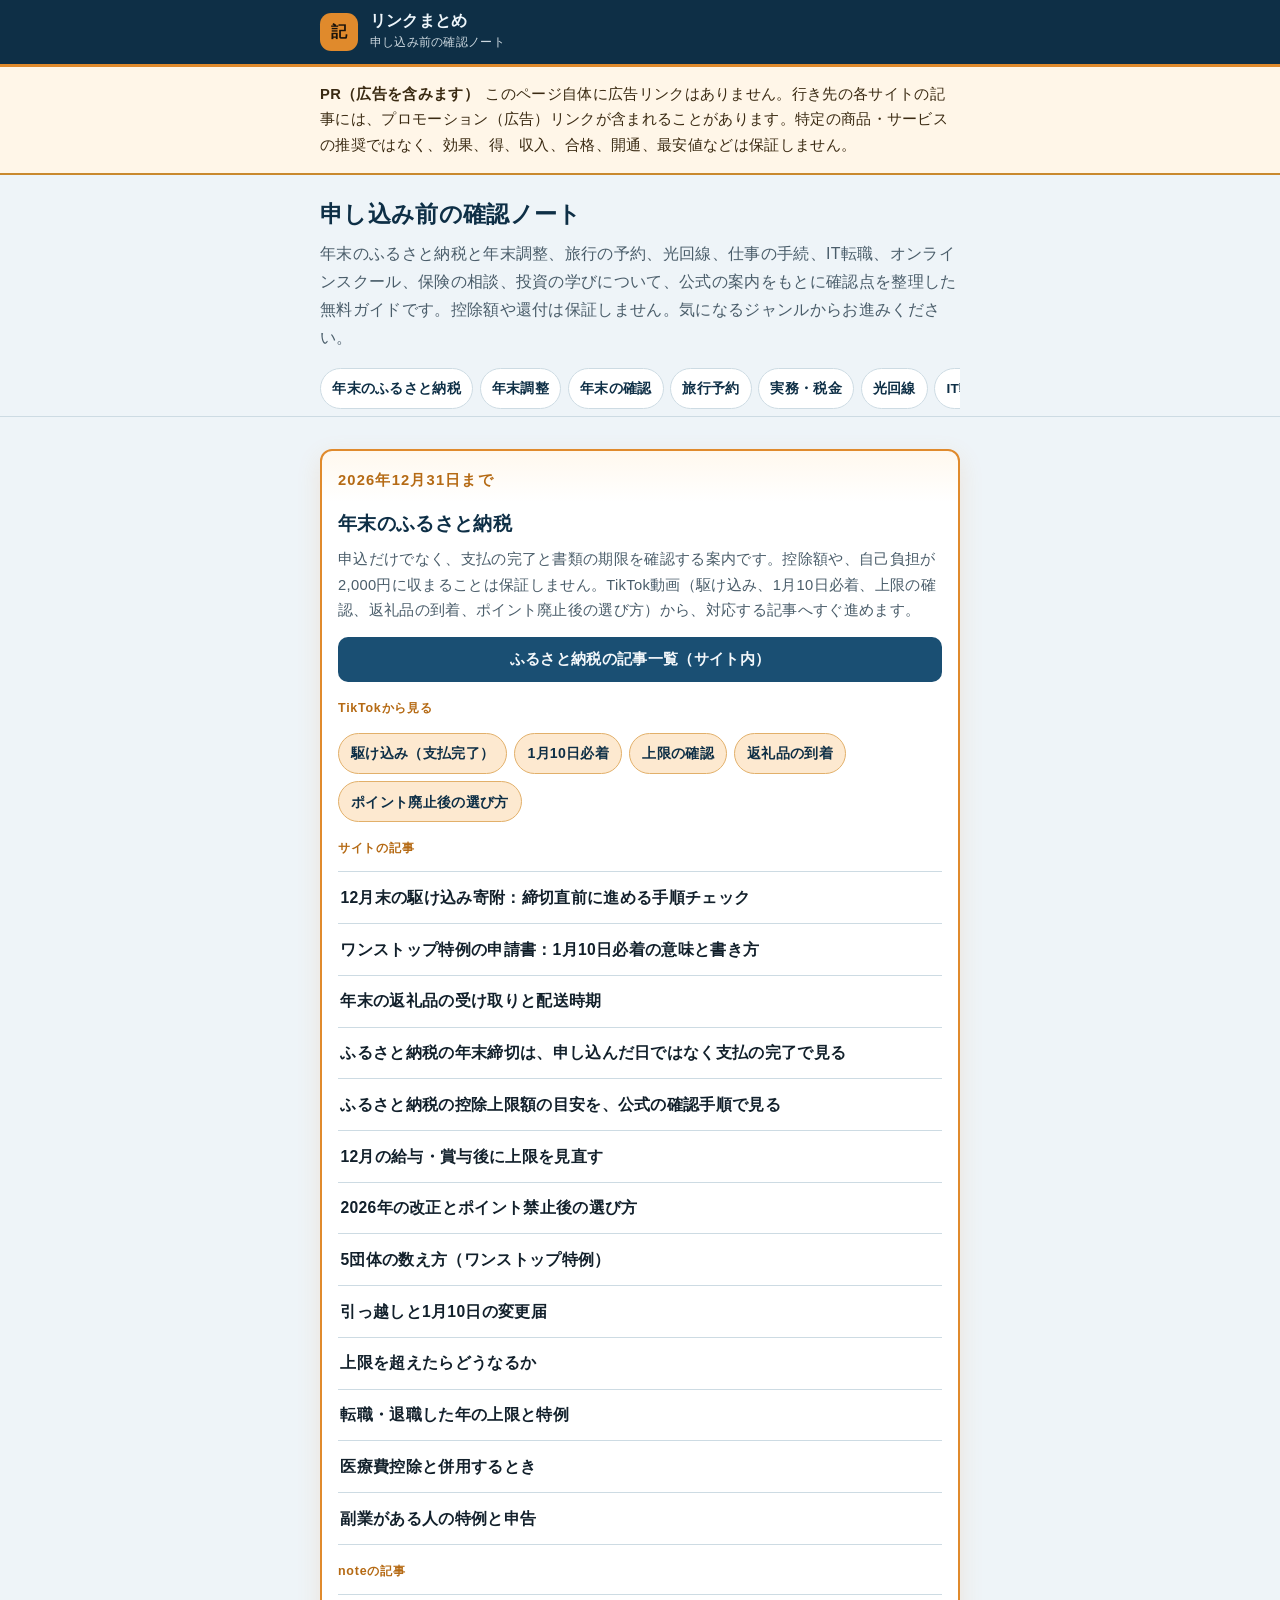
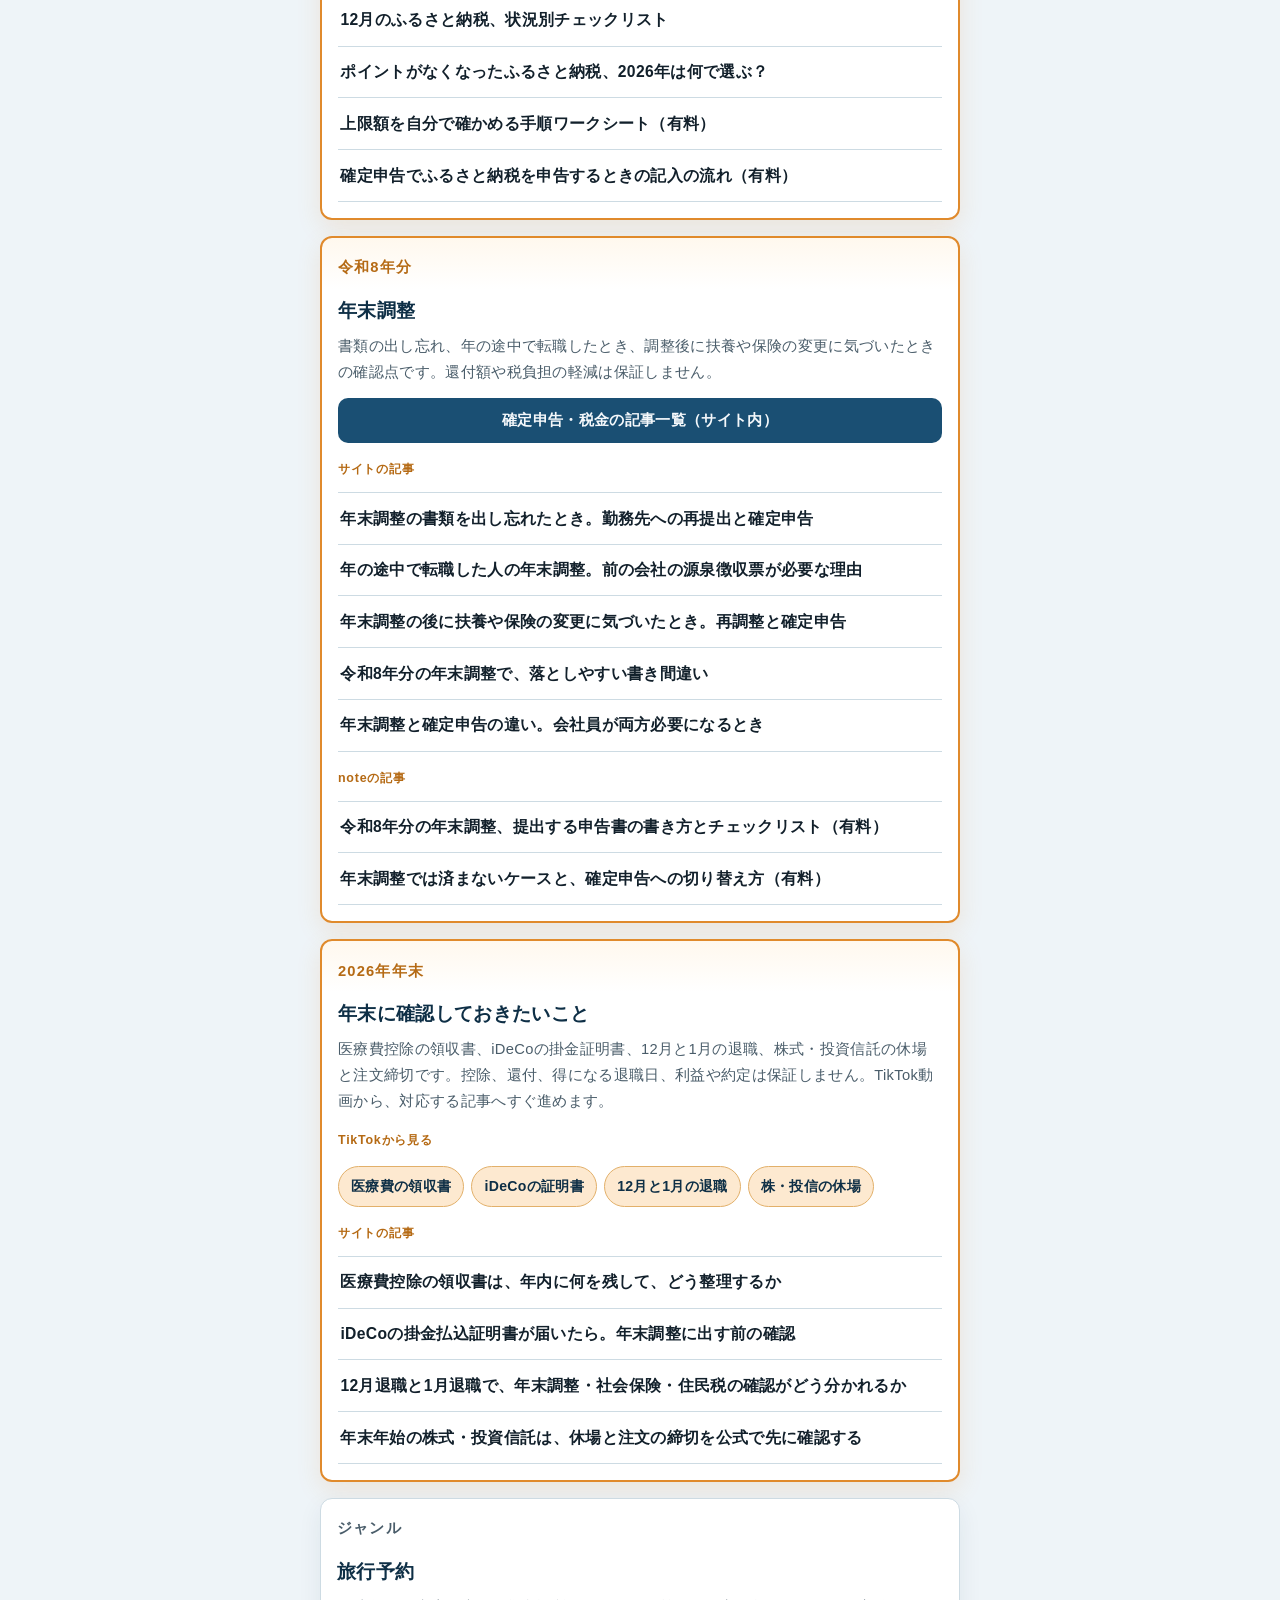
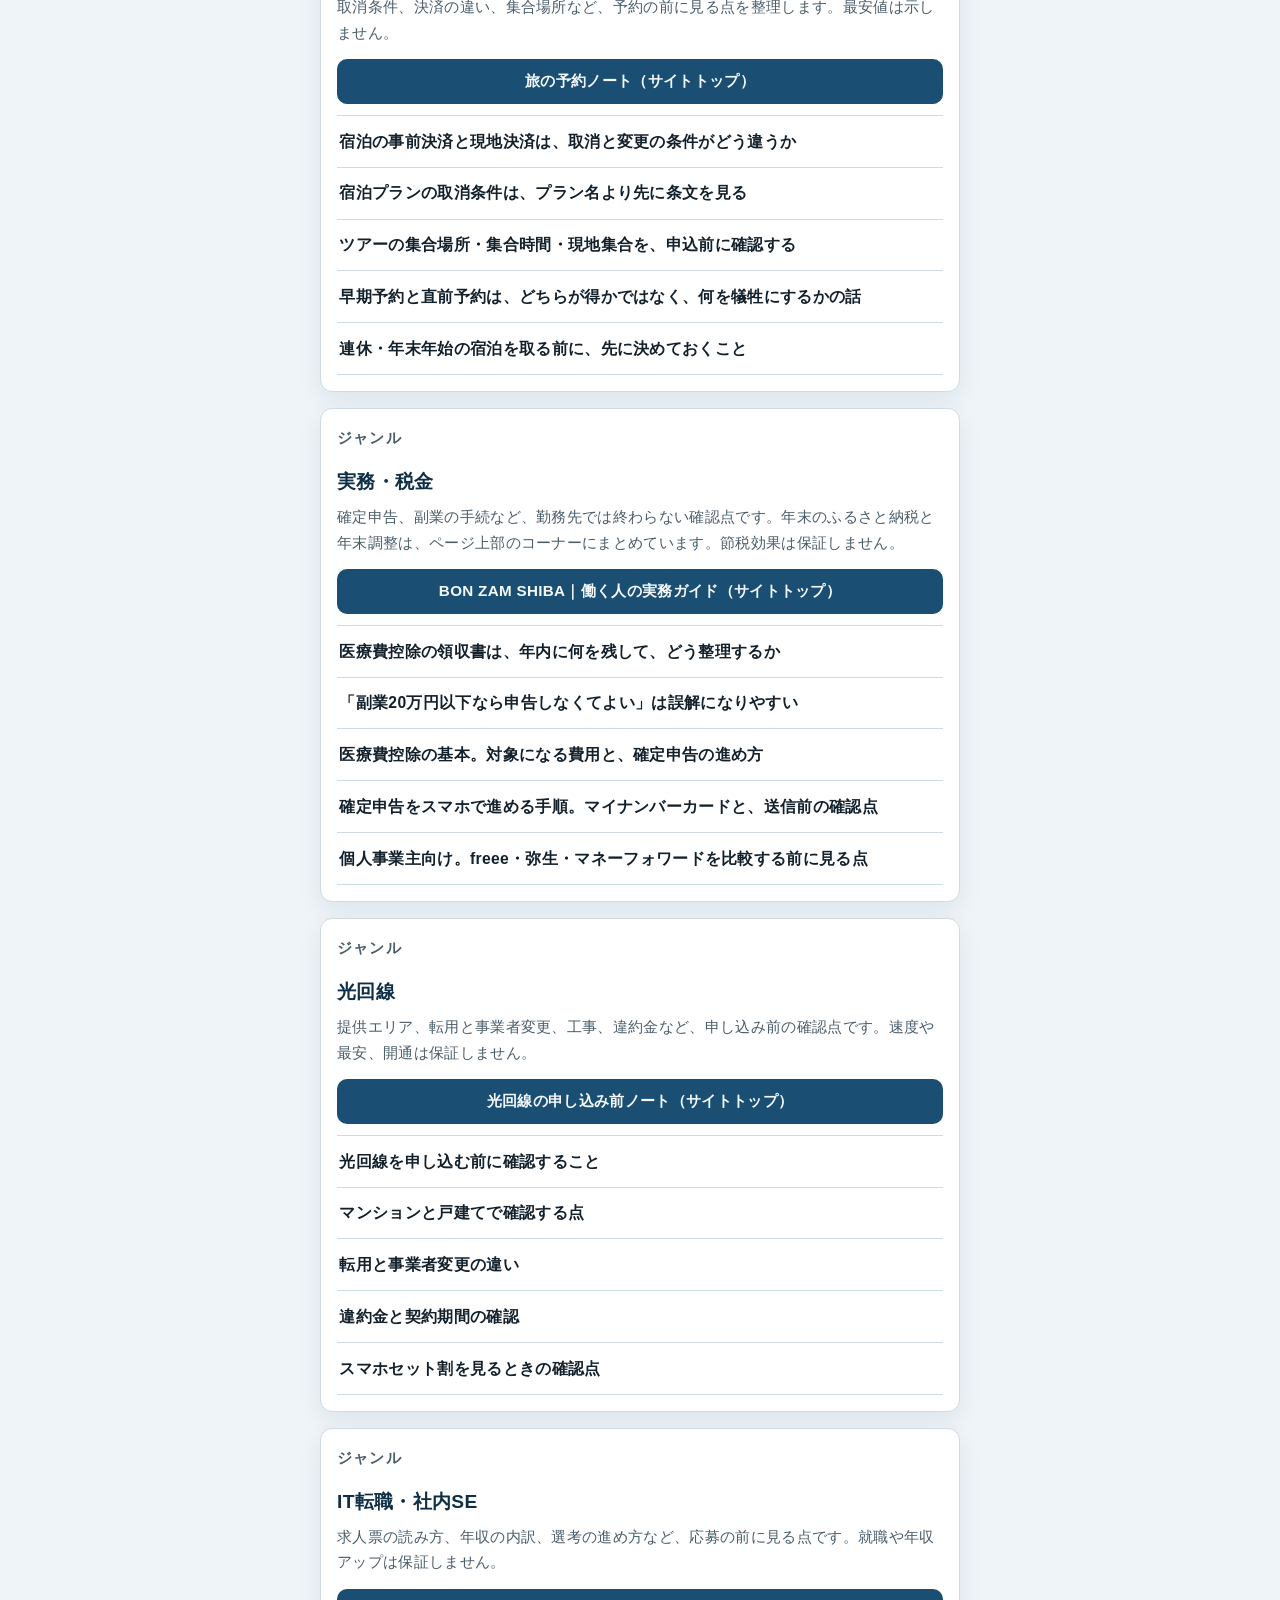
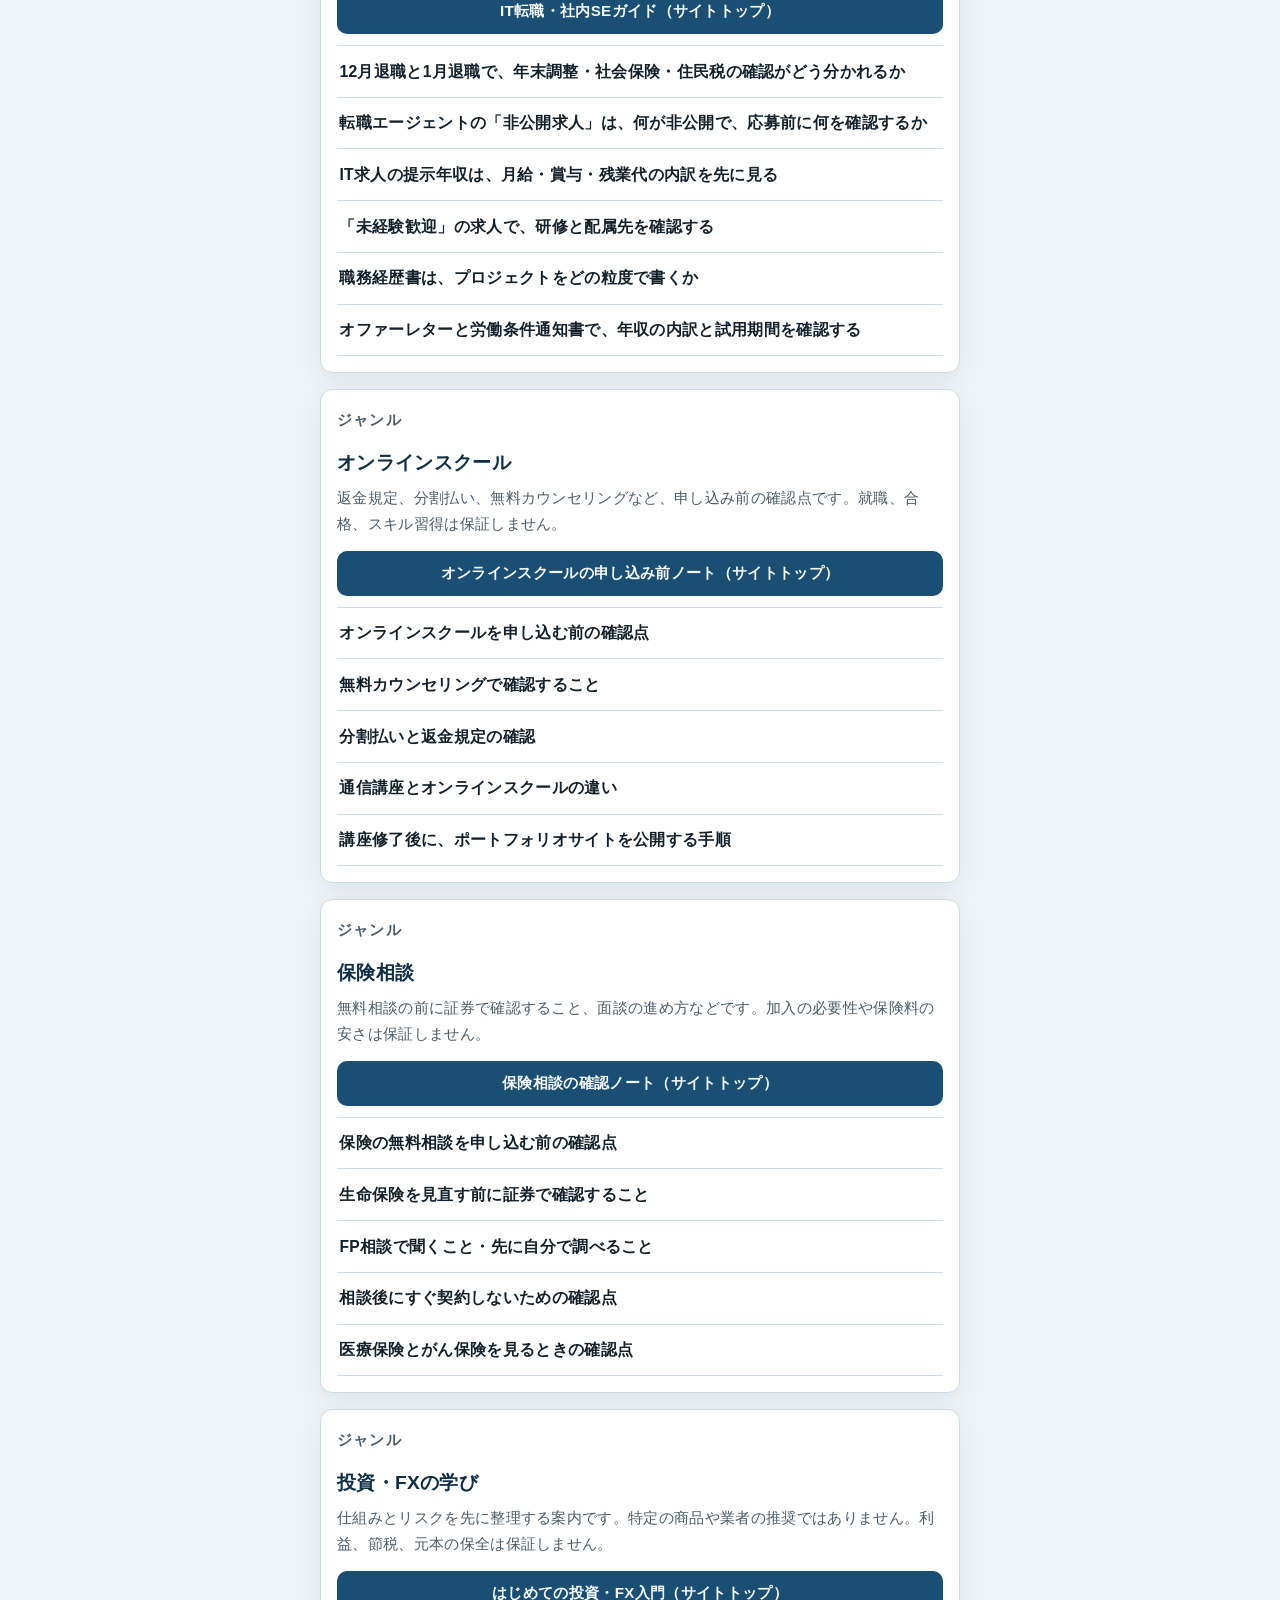
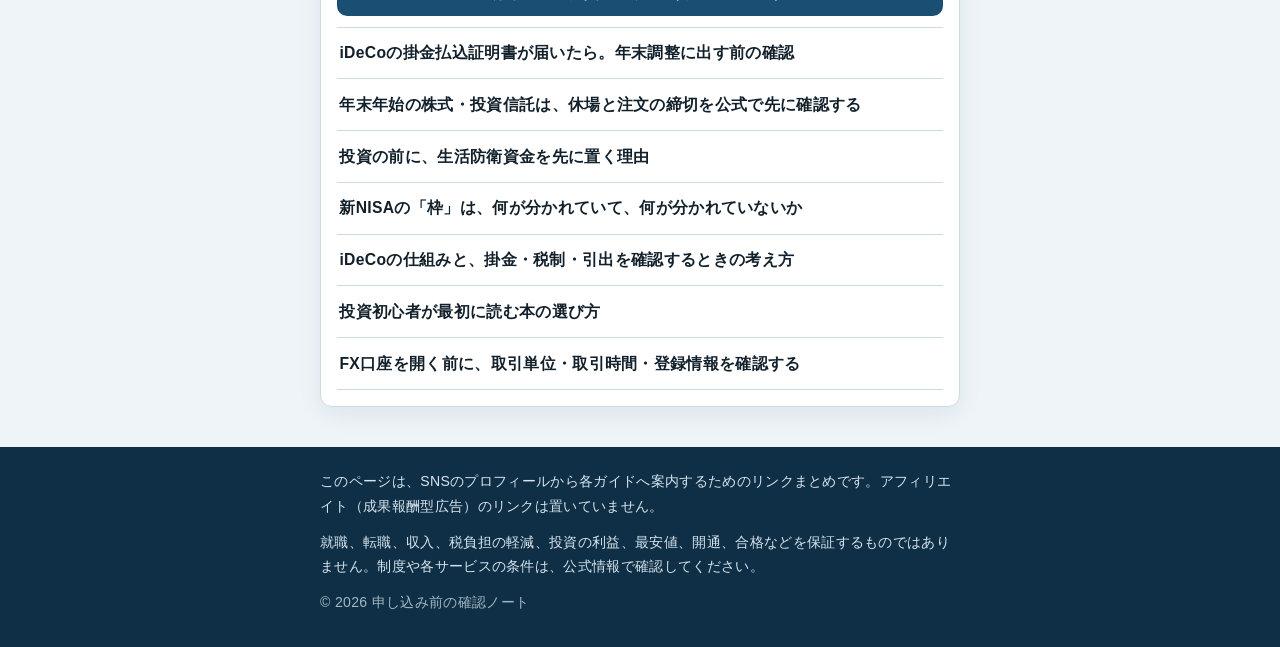
==== commit 632c901a: "リンクまとめの先頭に、年末の確認（医療費・iDeCo・退職・休場）の案内を置く" ====
--- a/index.html
+++ b/index.html
@@ -44,6 +44,7 @@
       <ul>
         <li><a href="#furusato">年末のふるさと納税</a></li>
         <li><a href="#nenmatsu">年末調整</a></li>
+        <li><a href="#toshiowari">年末の確認</a></li>
         <li><a href="#travel">旅行予約</a></li>
         <li><a href="#jitsumu">実務・税金</a></li>
         <li><a href="#hikari">光回線</a></li>
@@ -120,6 +121,28 @@
         </ul>
       </section>
 
+      <section class="genre genre-featured" id="toshiowari">
+        <header class="genre-head">
+          <p class="kicker">2026年年末</p>
+          <h2>年末に確認しておきたいこと</h2>
+          <p>医療費控除の領収書、iDeCoの掛金証明書、12月と1月の退職、株式・投資信託の休場と注文締切です。控除、還付、得になる退職日、利益や約定は保証しません。TikTok動画から、対応する記事へすぐ進めます。</p>
+        </header>
+        <p class="list-label">TikTokから見る</p>
+        <ul class="topic-chips" aria-label="TikTok動画から見る確認点">
+          <li><a href="https://ats-business-hub.github.io/jitsumu-guide/articles/iryouhi-ryoshu-seiri/">医療費の領収書</a></li>
+          <li><a href="https://ats-business-hub.github.io/toushi-fx-nyumon/articles/ideco-kakekin-shomeisho/">iDeCoの証明書</a></li>
+          <li><a href="https://ats-business-hub.github.io/it-tenshoku-guide/articles/juni-ichigatsu-taishoku/">12月と1月の退職</a></li>
+          <li><a href="https://ats-business-hub.github.io/toushi-fx-nyumon/articles/nenmatsu-kabu-kyujo/">株・投信の休場</a></li>
+        </ul>
+        <p class="list-label">サイトの記事</p>
+        <ul class="articles">
+          <li><a href="https://ats-business-hub.github.io/jitsumu-guide/articles/iryouhi-ryoshu-seiri/">医療費控除の領収書は、年内に何を残して、どう整理するか</a></li>
+          <li><a href="https://ats-business-hub.github.io/toushi-fx-nyumon/articles/ideco-kakekin-shomeisho/">iDeCoの掛金払込証明書が届いたら。年末調整に出す前の確認</a></li>
+          <li><a href="https://ats-business-hub.github.io/it-tenshoku-guide/articles/juni-ichigatsu-taishoku/">12月退職と1月退職で、年末調整・社会保険・住民税の確認がどう分かれるか</a></li>
+          <li><a href="https://ats-business-hub.github.io/toushi-fx-nyumon/articles/nenmatsu-kabu-kyujo/">年末年始の株式・投資信託は、休場と注文の締切を公式で先に確認する</a></li>
+        </ul>
+      </section>
+
       <section class="genre" id="travel">
         <header class="genre-head">
           <p class="kicker">ジャンル</p>
@@ -144,6 +167,7 @@
           <a class="site-top" href="https://ats-business-hub.github.io/jitsumu-guide/">BON ZAM SHIBA｜働く人の実務ガイド（サイトトップ）</a>
         </header>
         <ul class="articles">
+          <li><a href="https://ats-business-hub.github.io/jitsumu-guide/articles/iryouhi-ryoshu-seiri/">医療費控除の領収書は、年内に何を残して、どう整理するか</a></li>
           <li><a href="https://ats-business-hub.github.io/jitsumu-guide/articles/fukugyo-20man/">「副業20万円以下なら申告しなくてよい」は誤解になりやすい</a></li>
           <li><a href="https://ats-business-hub.github.io/jitsumu-guide/articles/iryouhi-kojo/">医療費控除の基本。対象になる費用と、確定申告の進め方</a></li>
           <li><a href="https://ats-business-hub.github.io/jitsumu-guide/articles/kakutei-smartphone/">確定申告をスマホで進める手順。マイナンバーカードと、送信前の確認点</a></li>
@@ -175,6 +199,7 @@
           <a class="site-top" href="https://ats-business-hub.github.io/it-tenshoku-guide/">IT転職・社内SEガイド（サイトトップ）</a>
         </header>
         <ul class="articles">
+          <li><a href="https://ats-business-hub.github.io/it-tenshoku-guide/articles/juni-ichigatsu-taishoku/">12月退職と1月退職で、年末調整・社会保険・住民税の確認がどう分かれるか</a></li>
           <li><a href="https://ats-business-hub.github.io/it-tenshoku-guide/articles/hikokai-kyujin/">転職エージェントの「非公開求人」は、何が非公開で、応募前に何を確認するか</a></li>
           <li><a href="https://ats-business-hub.github.io/it-tenshoku-guide/articles/nenshu-uchiwake-kyujin/">IT求人の提示年収は、月給・賞与・残業代の内訳を先に見る</a></li>
           <li><a href="https://ats-business-hub.github.io/it-tenshoku-guide/articles/mikeiken-kenshu-haizoku/">「未経験歓迎」の求人で、研修と配属先を確認する</a></li>
@@ -223,6 +248,8 @@
           <a class="site-top" href="https://ats-business-hub.github.io/toushi-fx-nyumon/">はじめての投資・FX入門（サイトトップ）</a>
         </header>
         <ul class="articles">
+          <li><a href="https://ats-business-hub.github.io/toushi-fx-nyumon/articles/ideco-kakekin-shomeisho/">iDeCoの掛金払込証明書が届いたら。年末調整に出す前の確認</a></li>
+          <li><a href="https://ats-business-hub.github.io/toushi-fx-nyumon/articles/nenmatsu-kabu-kyujo/">年末年始の株式・投資信託は、休場と注文の締切を公式で先に確認する</a></li>
           <li><a href="https://ats-business-hub.github.io/toushi-fx-nyumon/articles/seikatsu-boeishi-saki/">投資の前に、生活防衛資金を先に置く理由</a></li>
           <li><a href="https://ats-business-hub.github.io/toushi-fx-nyumon/articles/nisa-waku-shikumi/">新NISAの「枠」は、何が分かれていて、何が分かれていないか</a></li>
           <li><a href="https://ats-business-hub.github.io/toushi-fx-nyumon/articles/ideco-shikumi-chuiten/">iDeCoの仕組みと、掛金・税制・引出を確認するときの考え方</a></li>
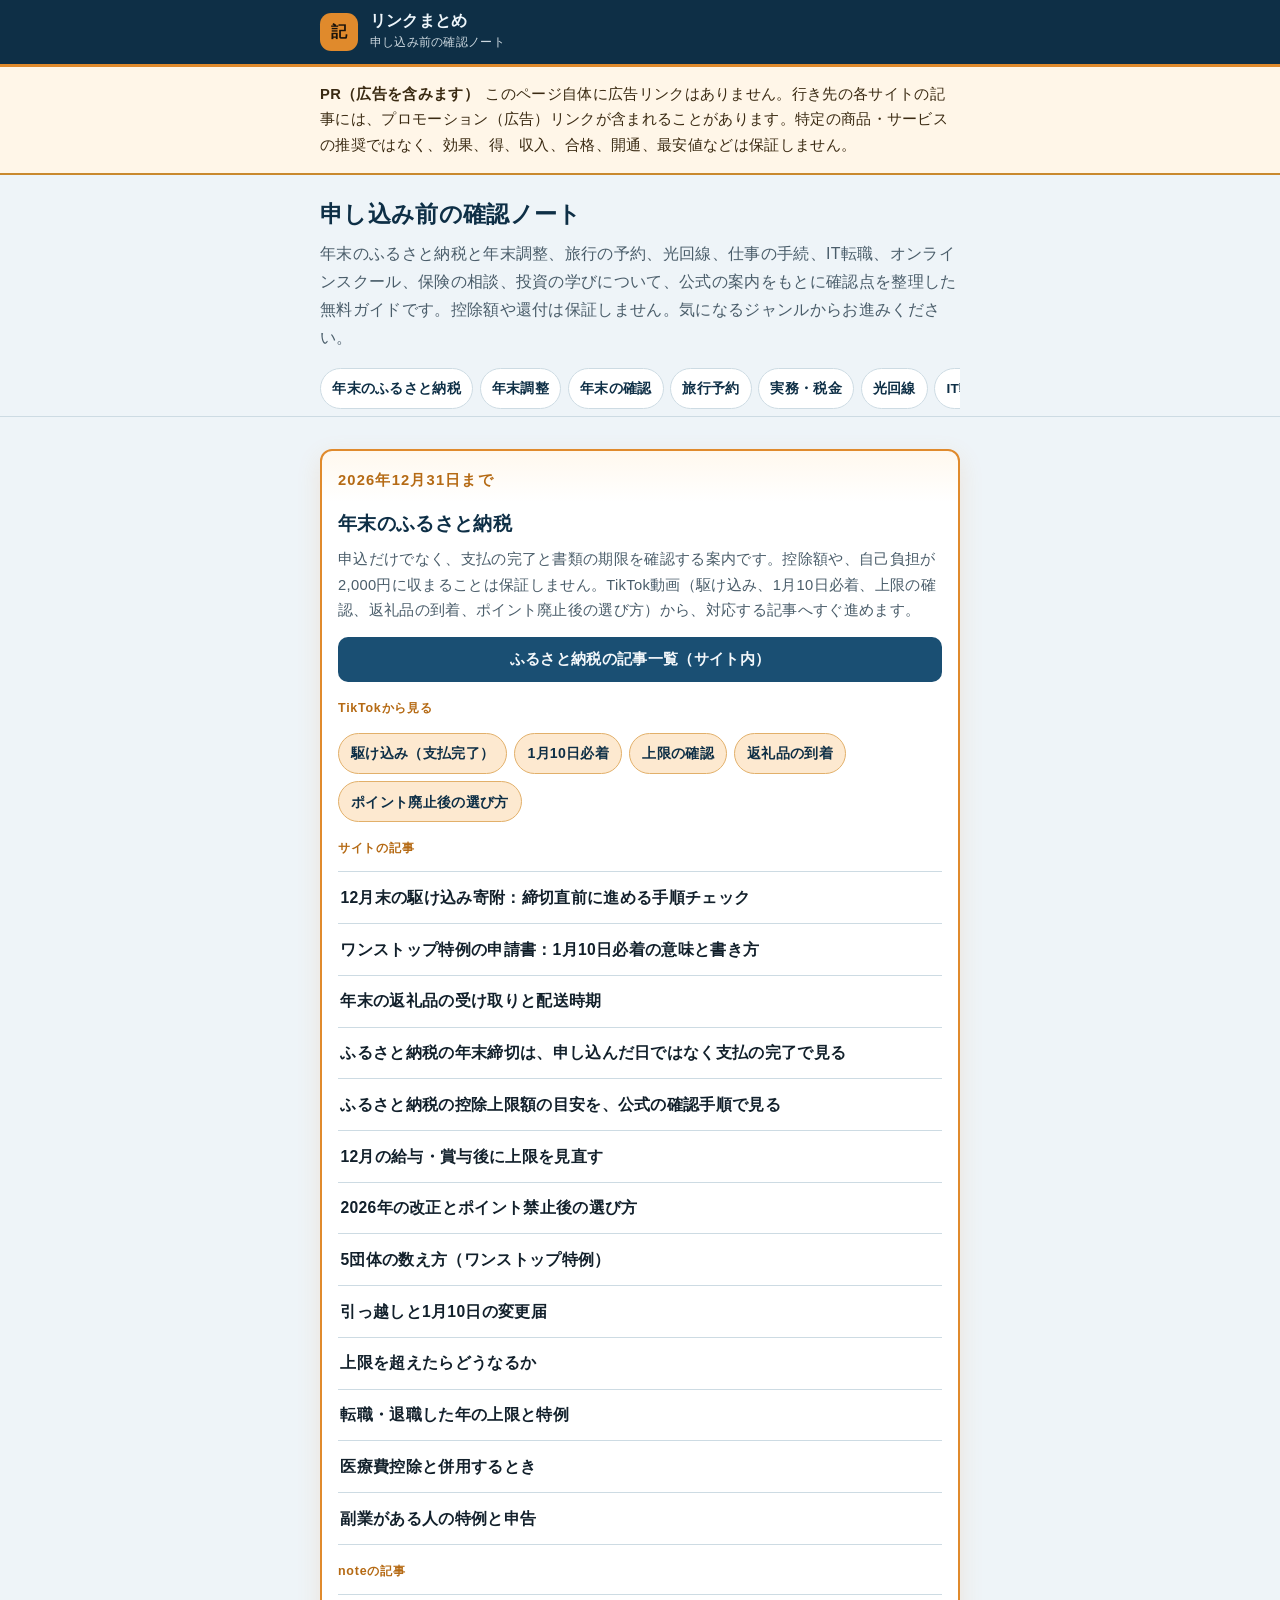
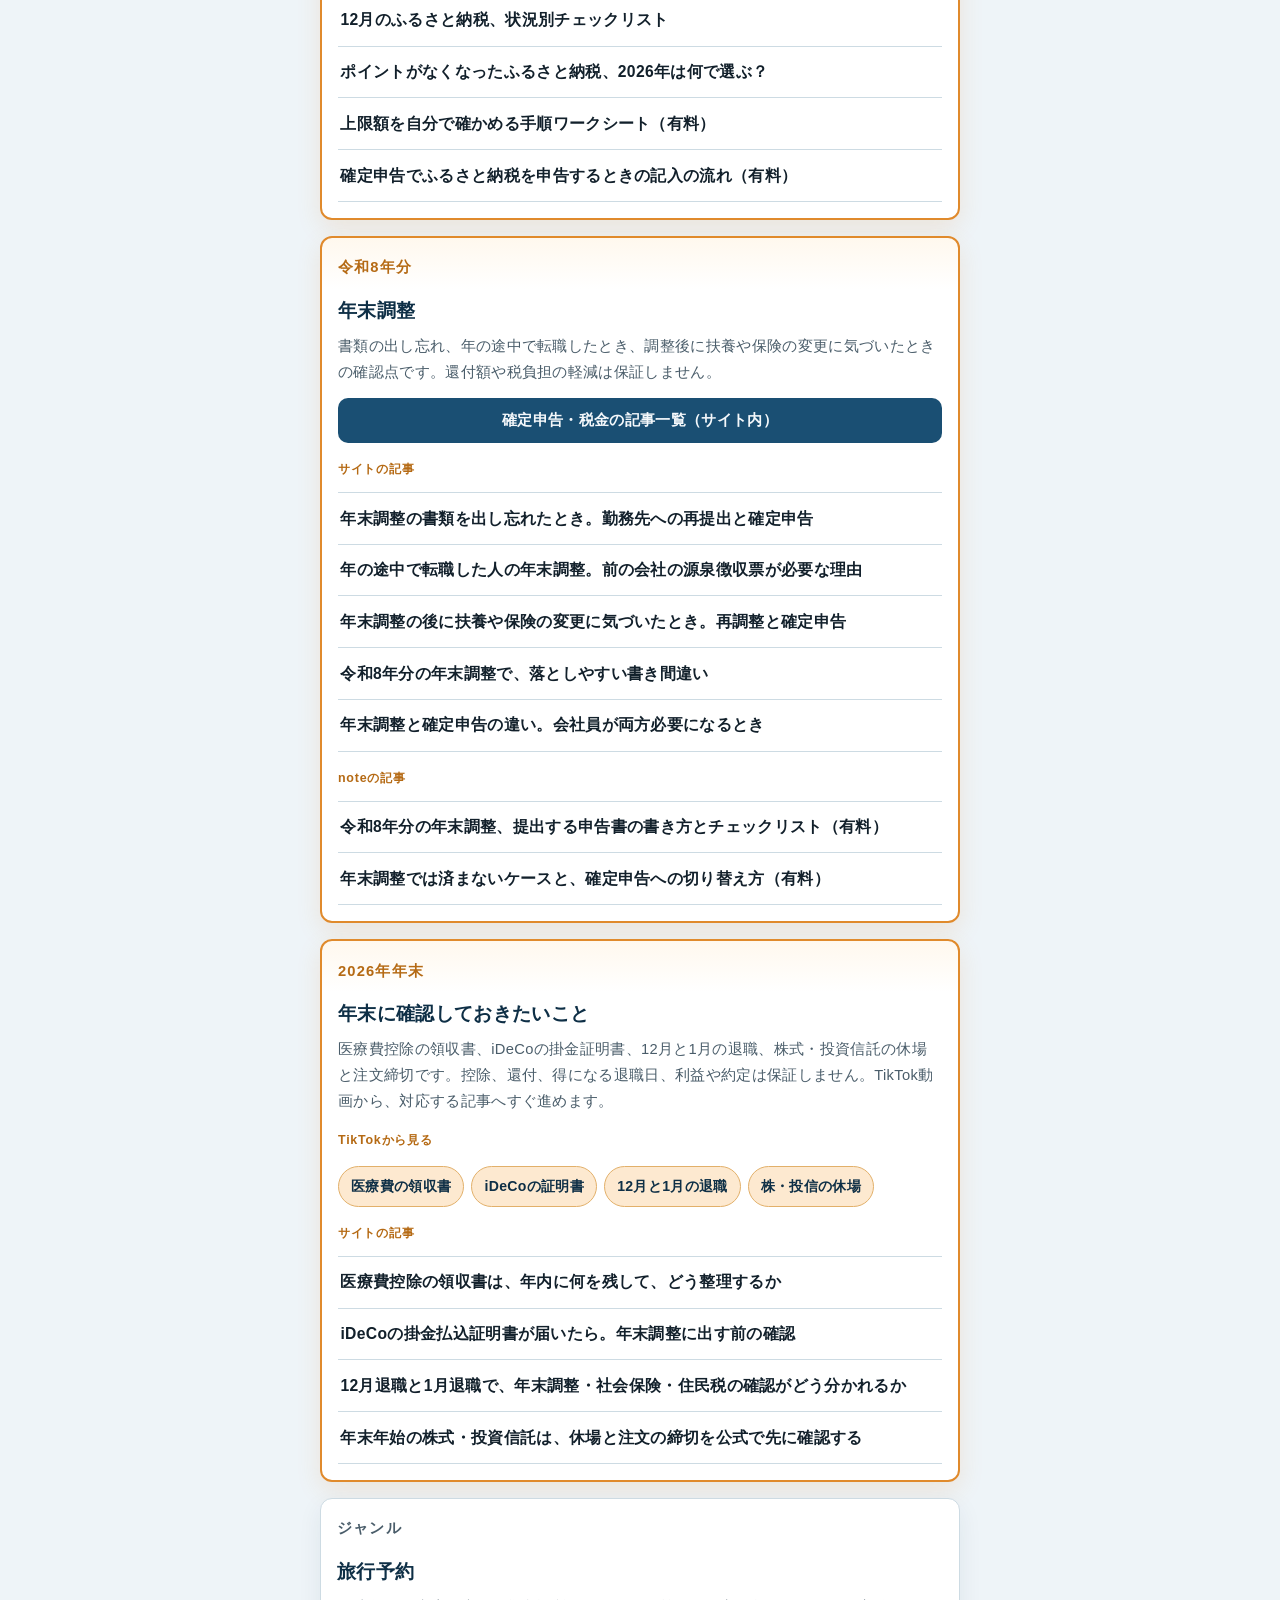
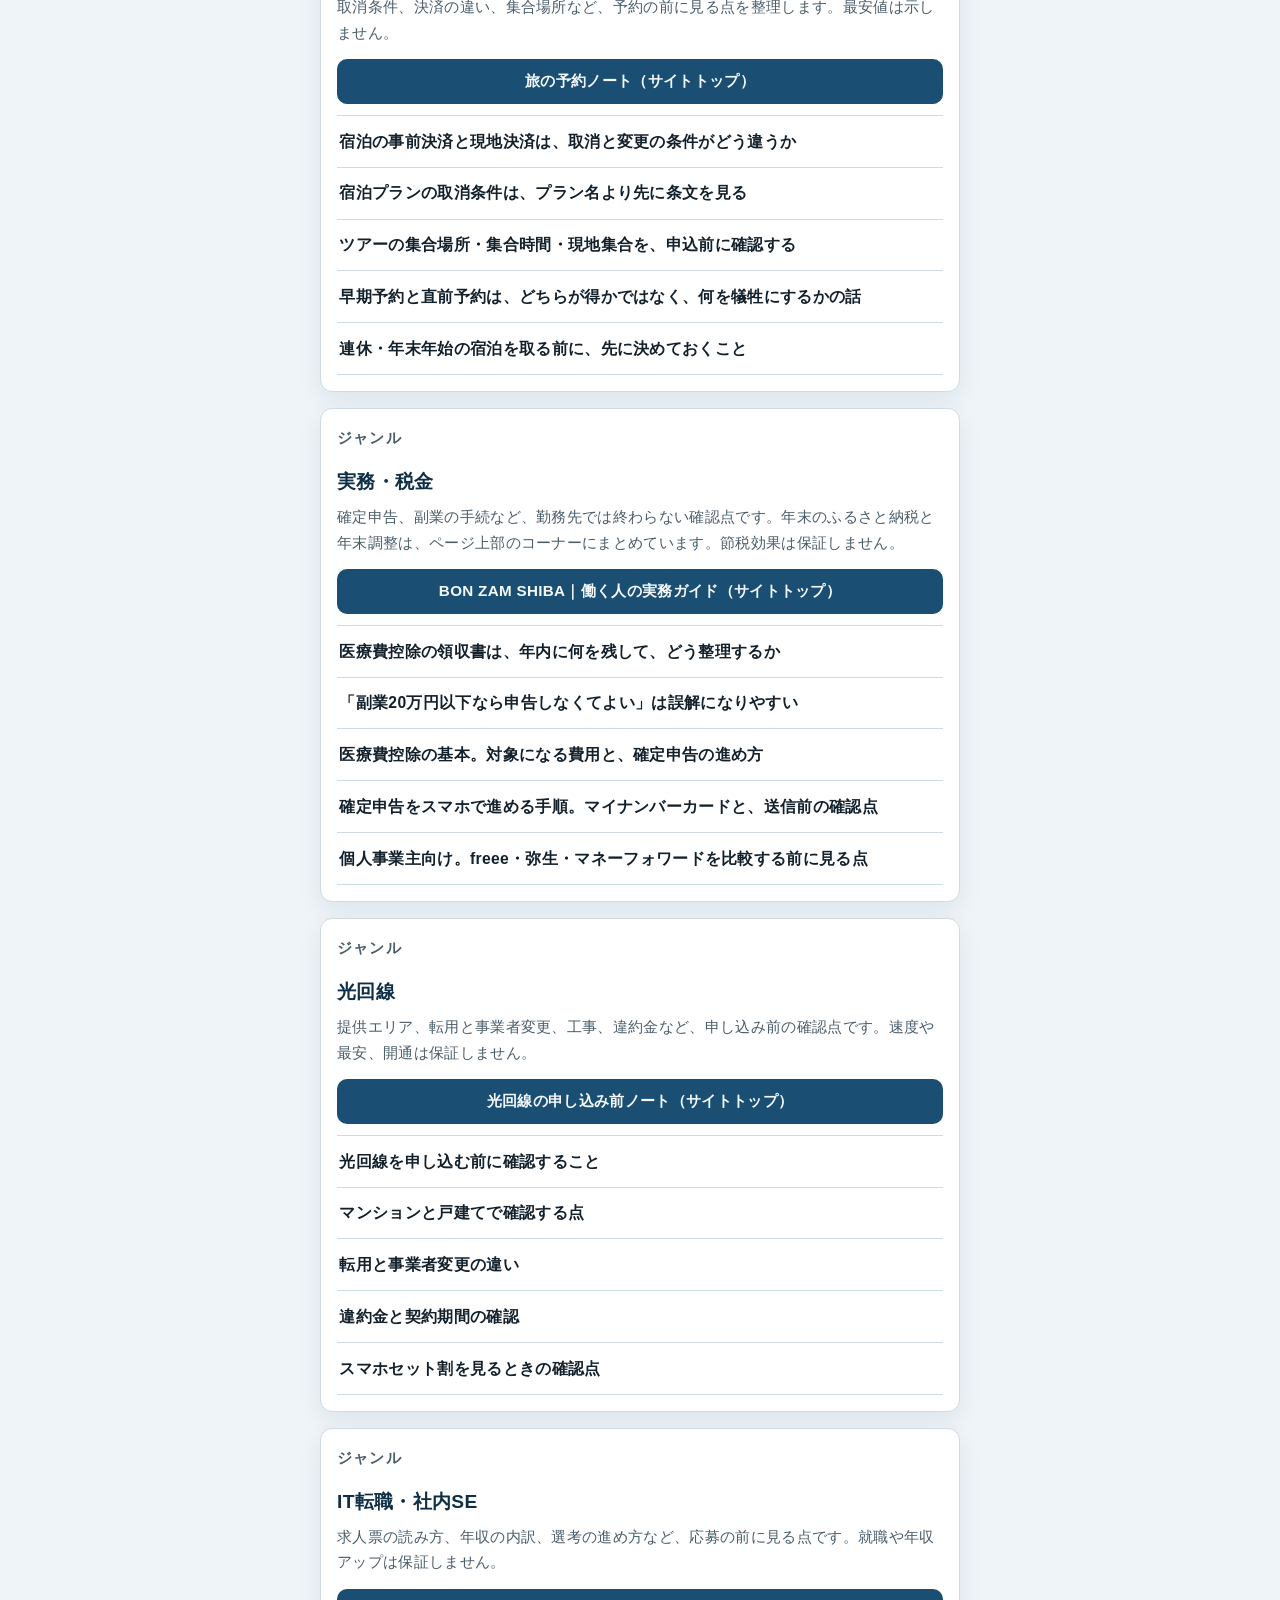
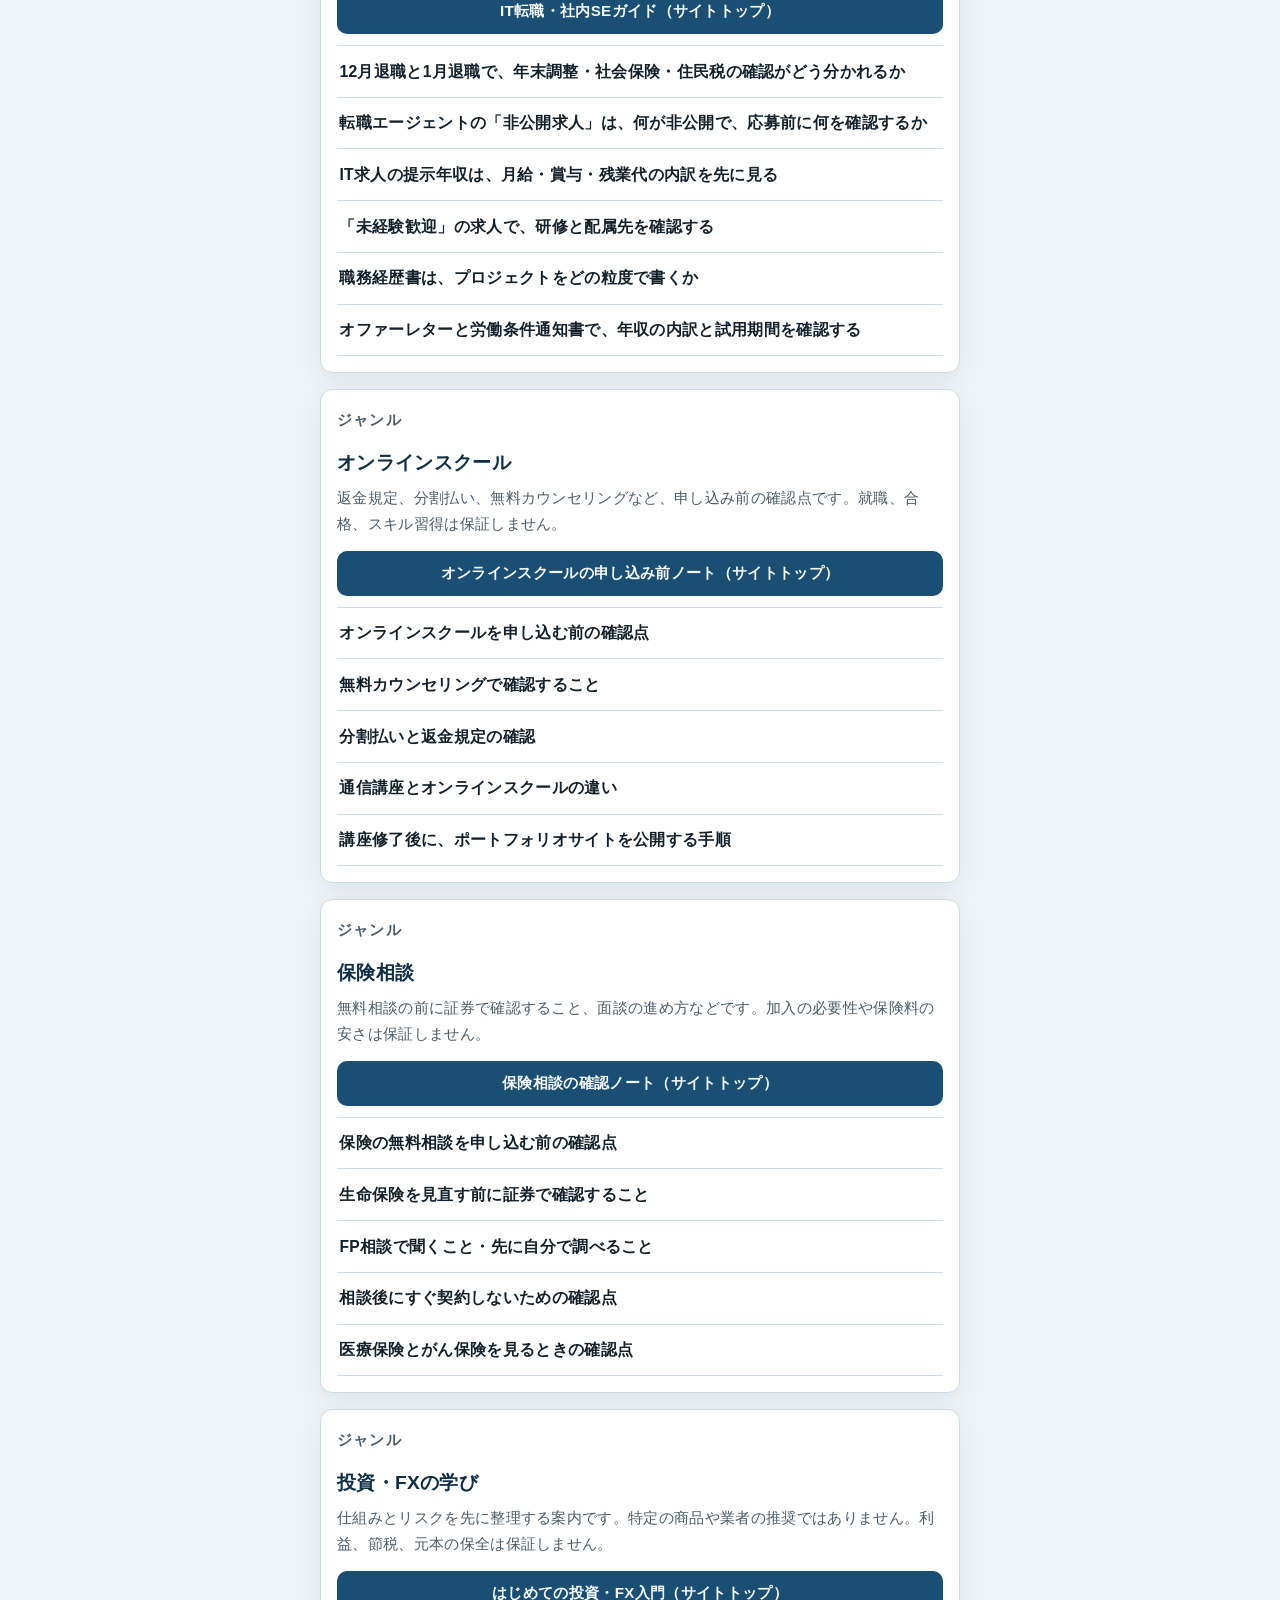
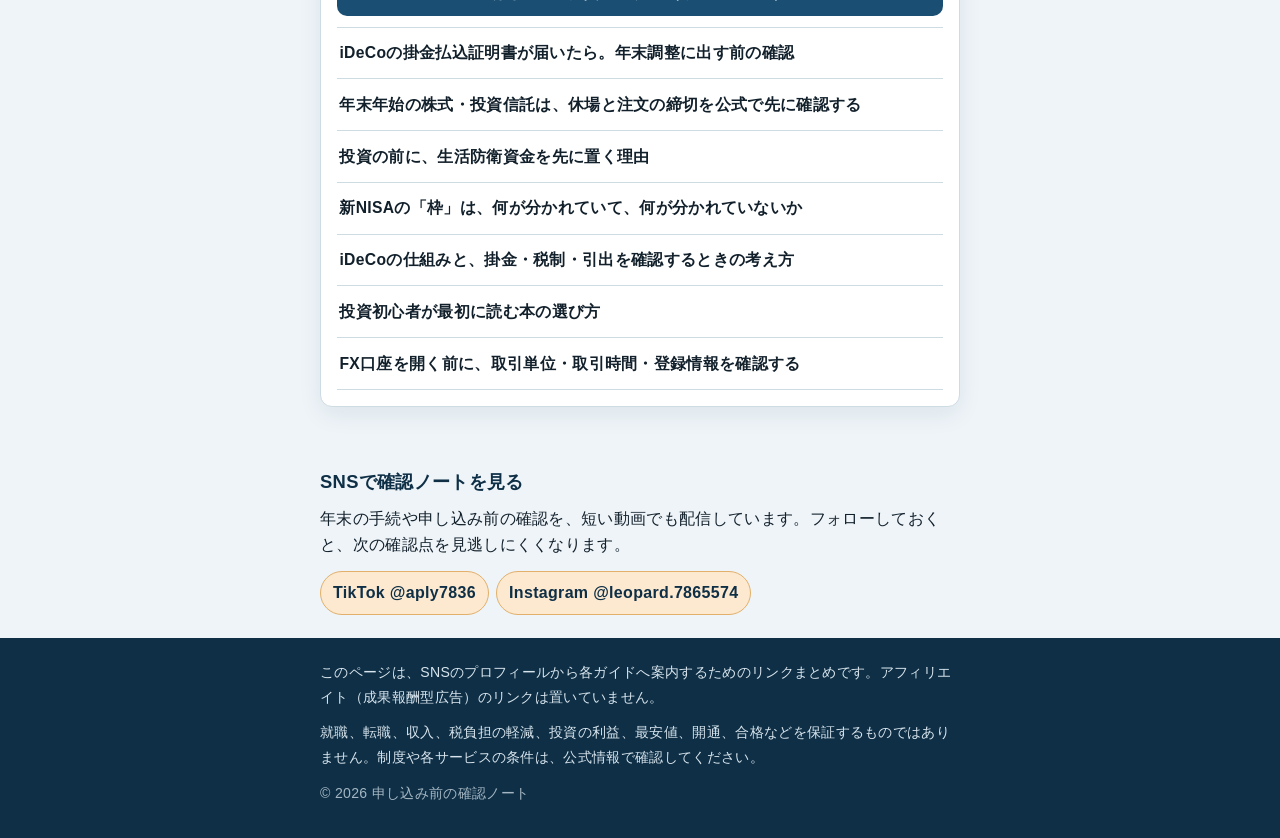
==== commit 6e747a33: "プロフィール先のリンクまとめに、TikTokとInstagramのフォロー導線を追加する" ====
--- a/index.html
+++ b/index.html
@@ -260,6 +260,17 @@
 
     </div>
   </main>
+
+  <section class="sns-follow" aria-labelledby="sns-follow-heading">
+    <div class="wrap">
+      <h2 id="sns-follow-heading">SNSで確認ノートを見る</h2>
+      <p>年末の手続や申し込み前の確認を、短い動画でも配信しています。フォローしておくと、次の確認点を見逃しにくくなります。</p>
+      <ul class="sns-links">
+        <li><a href="https://www.tiktok.com/@aply7836">TikTok @aply7836</a></li>
+        <li><a href="https://www.instagram.com/leopard.7865574/">Instagram @leopard.7865574</a></li>
+      </ul>
+    </div>
+  </section>
 
   <footer class="site-footer">
     <div class="wrap">
--- a/style.css
+++ b/style.css
@@ -220,3 +220,35 @@
   font-weight: 700;
 }
 .genre-featured .list-label { color: #b56a14; }
+
+.sns-follow {
+  padding: 1.2rem 0 1.4rem;
+}
+.sns-follow h2 {
+  margin: 0 0 0.5rem;
+  font-size: 1.15rem;
+  color: var(--navy-deep);
+}
+.sns-follow p {
+  margin: 0 0 0.85rem;
+  line-height: 1.6;
+}
+.sns-links {
+  display: flex;
+  flex-wrap: wrap;
+  gap: 0.45rem;
+  margin: 0;
+  padding: 0;
+  list-style: none;
+}
+.sns-links a {
+  display: inline-block;
+  padding: 0.45rem 0.75rem;
+  border-radius: 999px;
+  background: var(--accent-soft);
+  border: 1px solid #e2b06a;
+  color: var(--navy-deep);
+  text-decoration: none;
+  font-weight: 600;
+}
+.sns-links a:hover { color: var(--teal); }
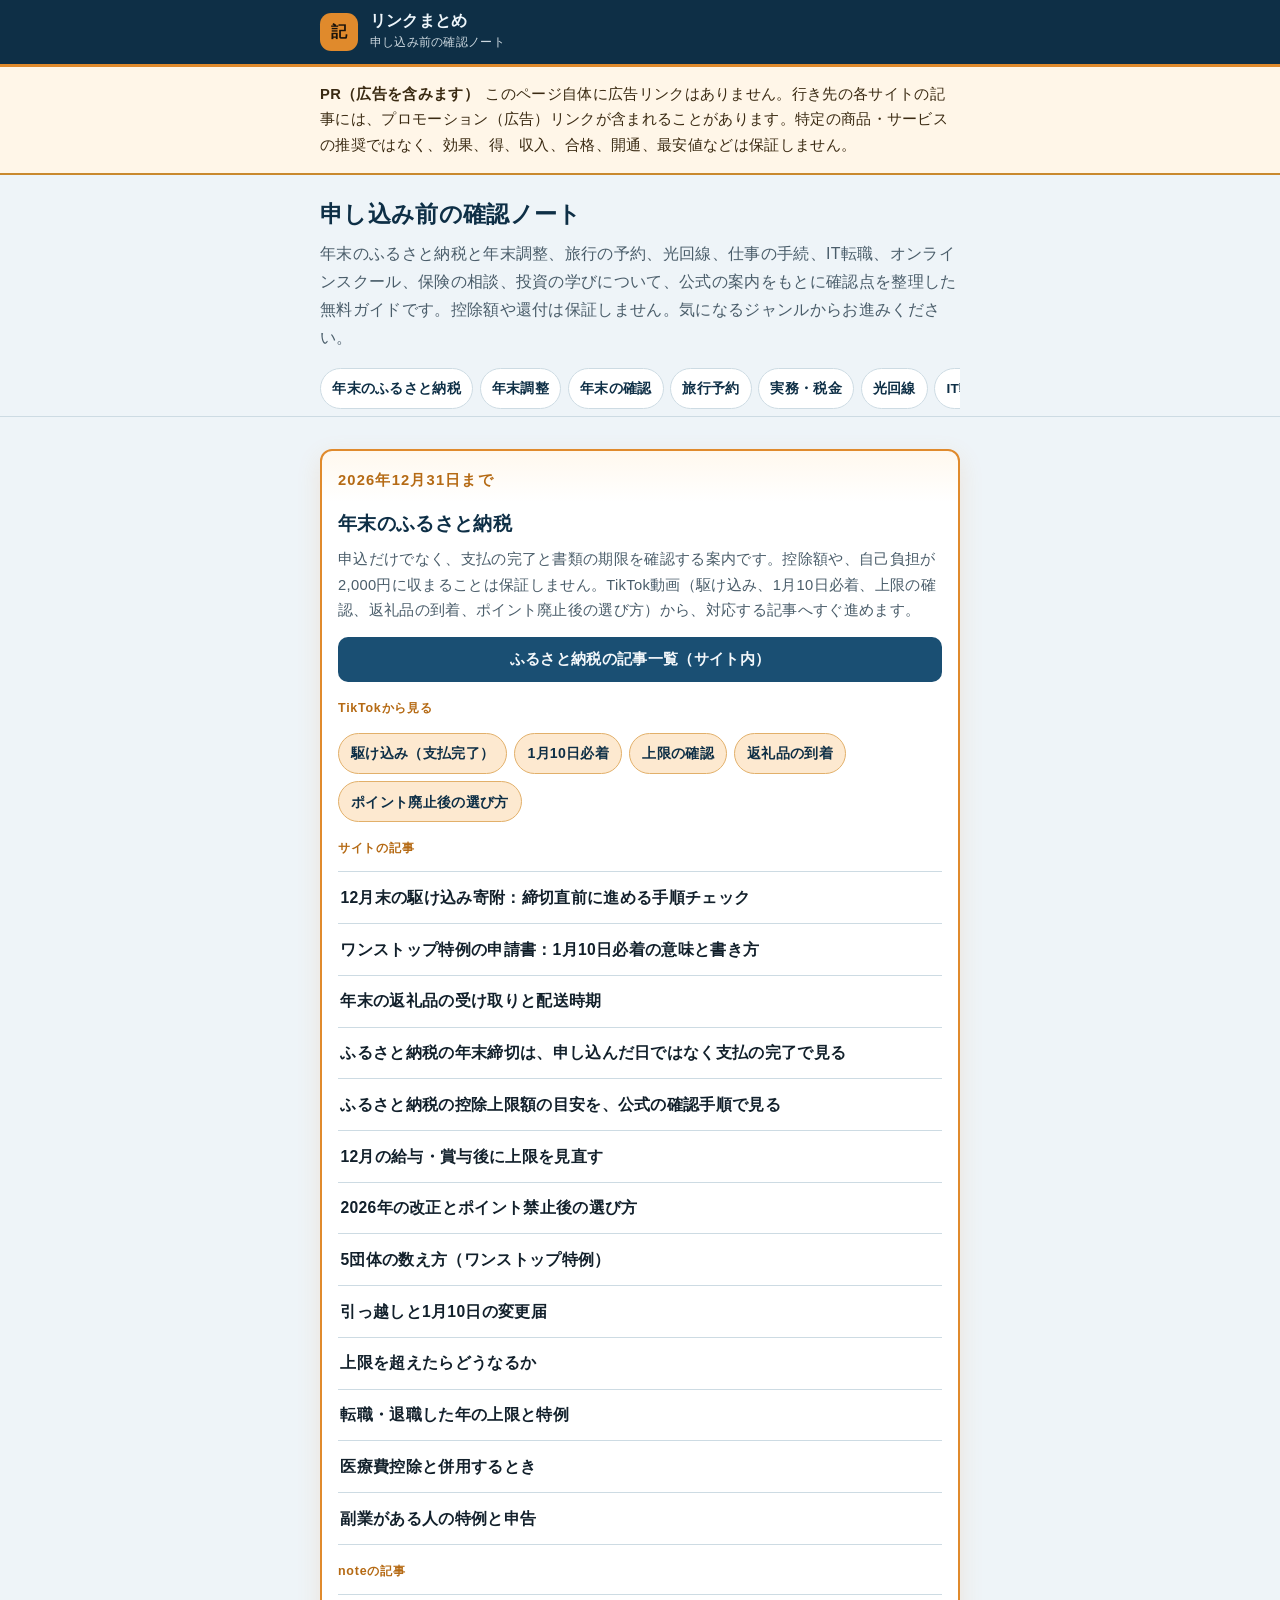
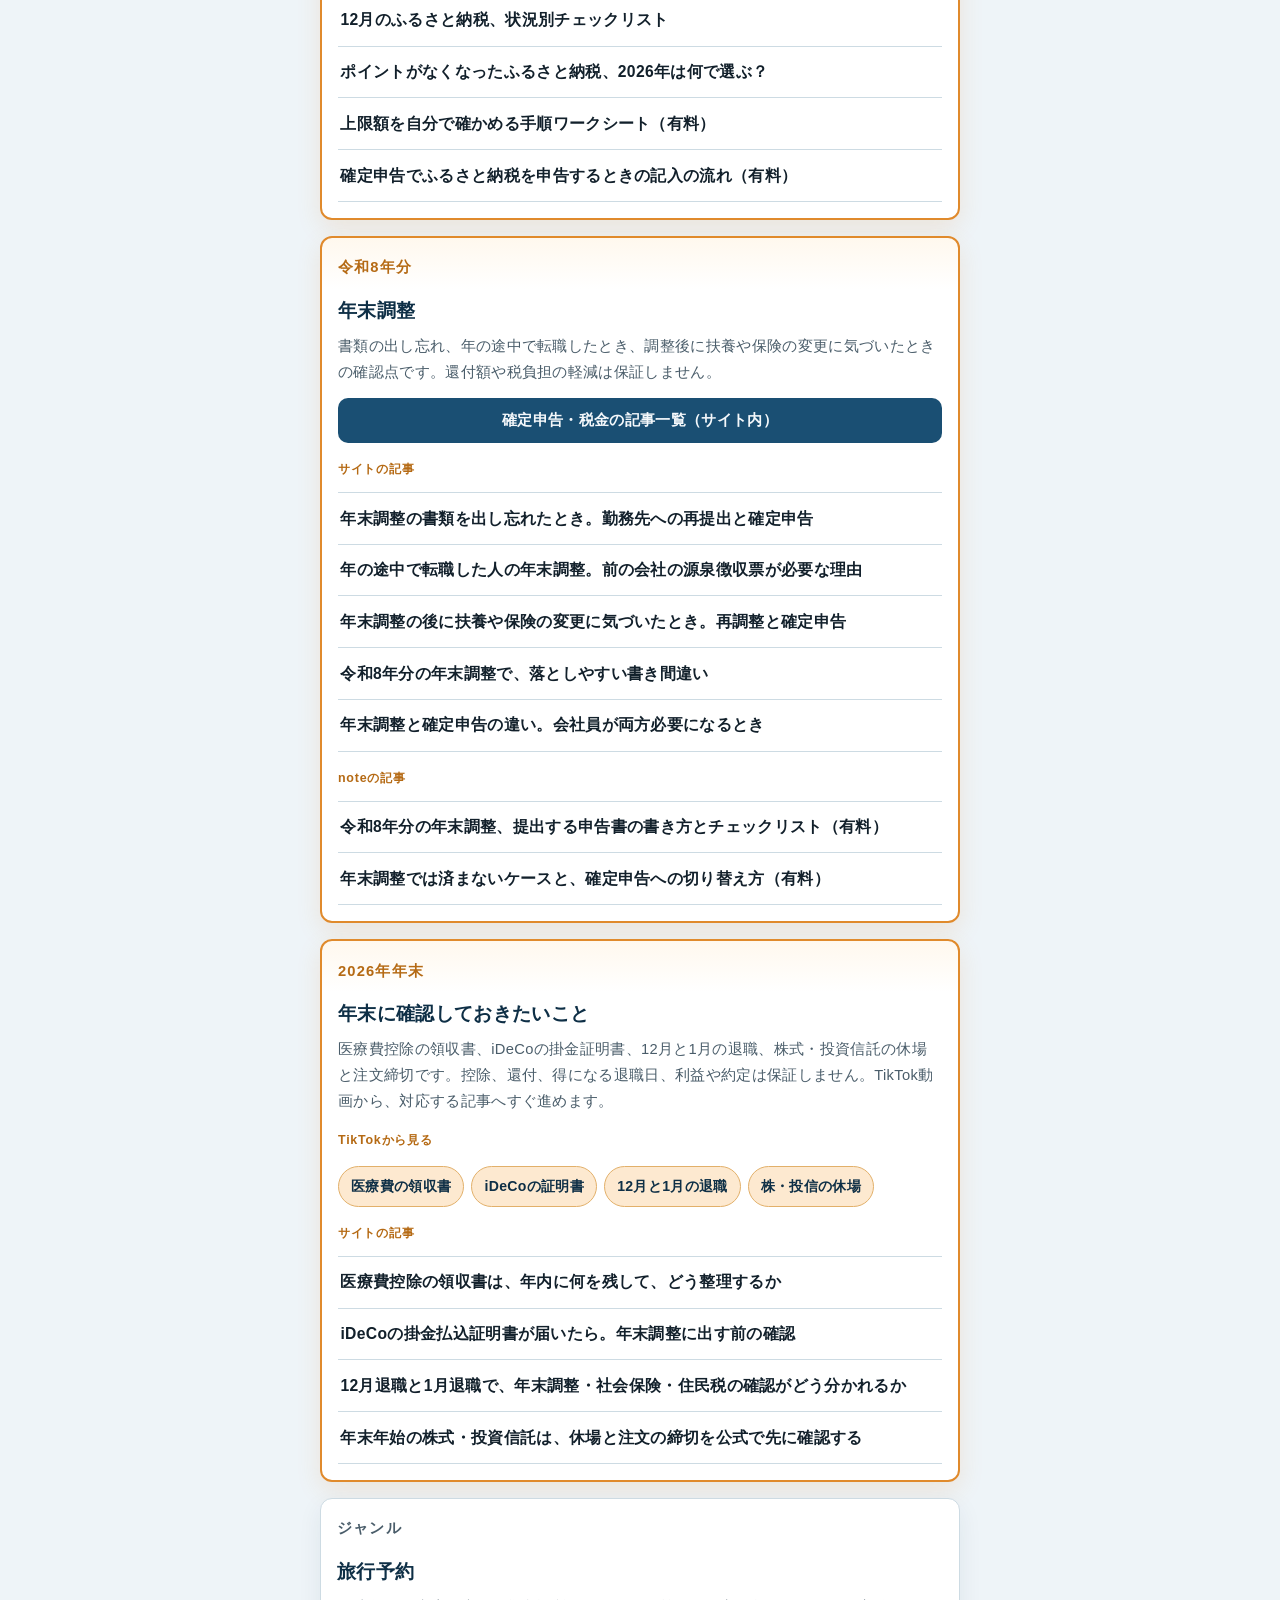
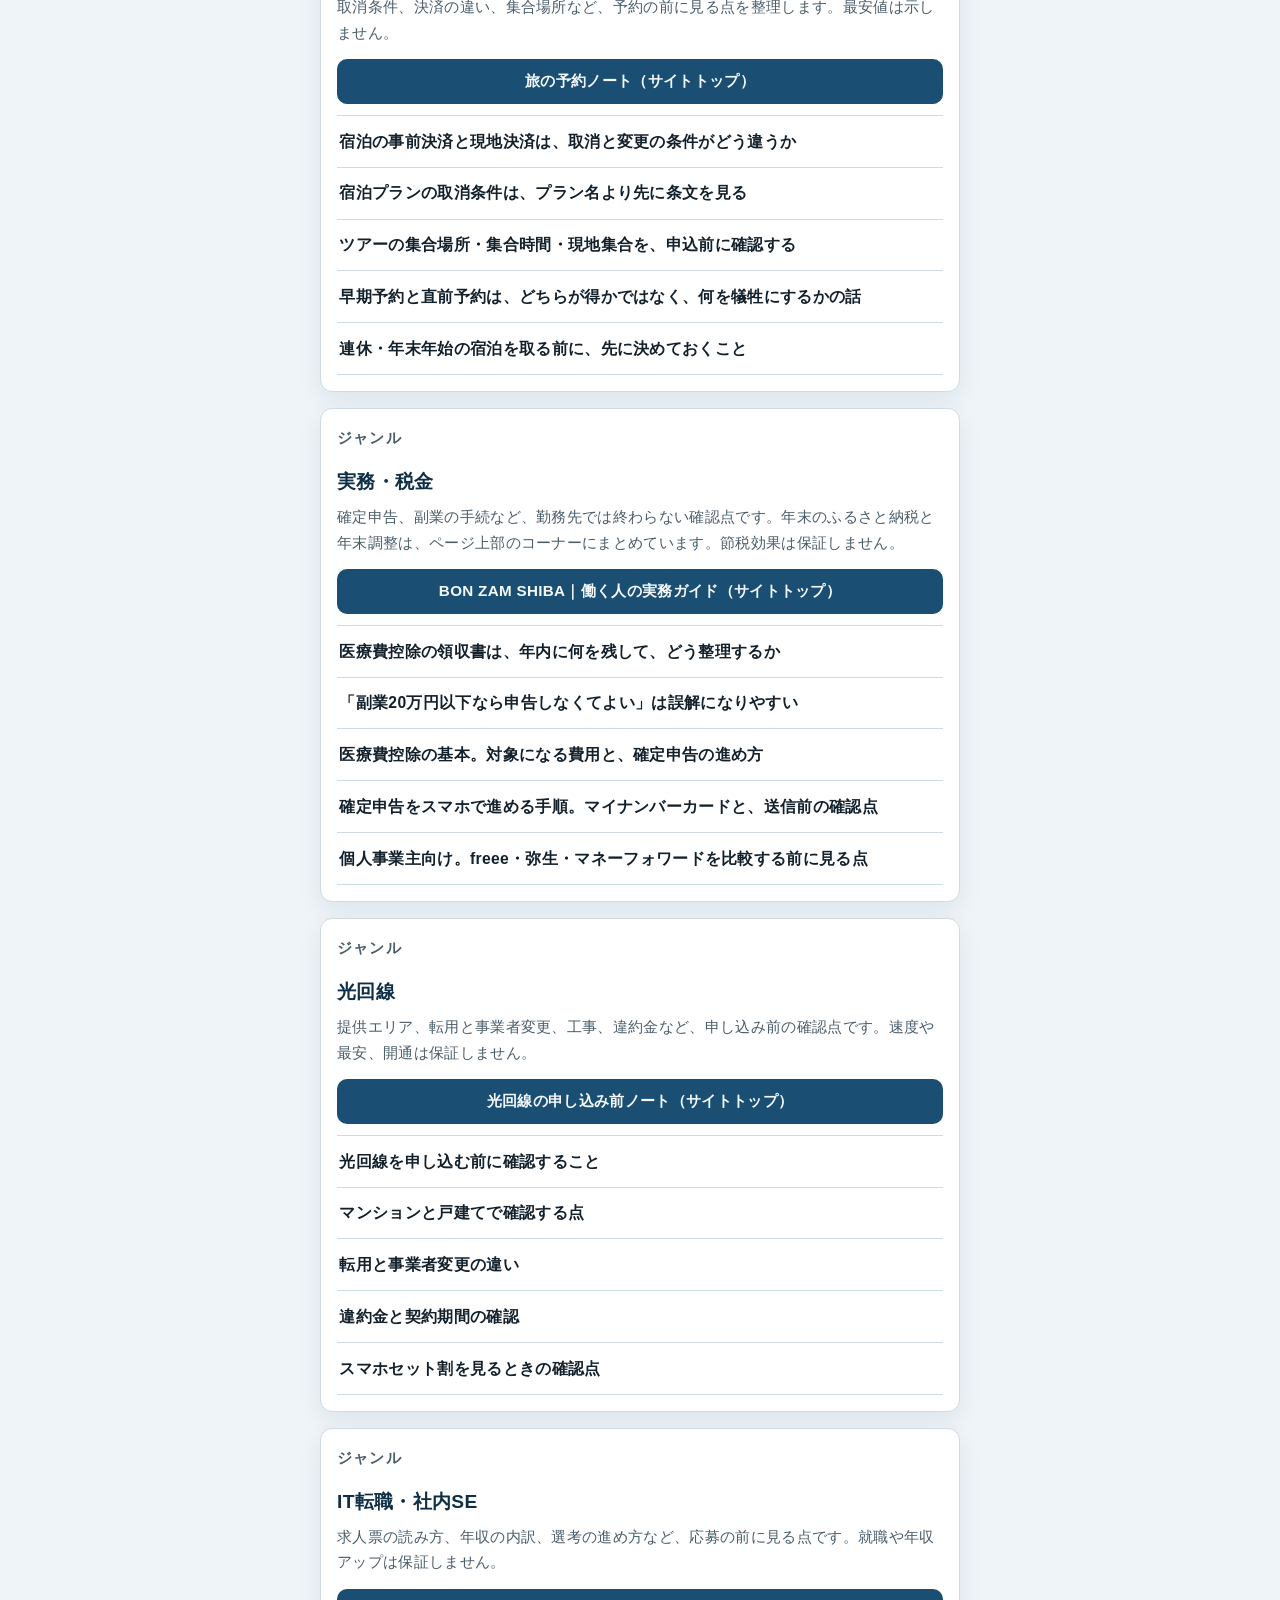
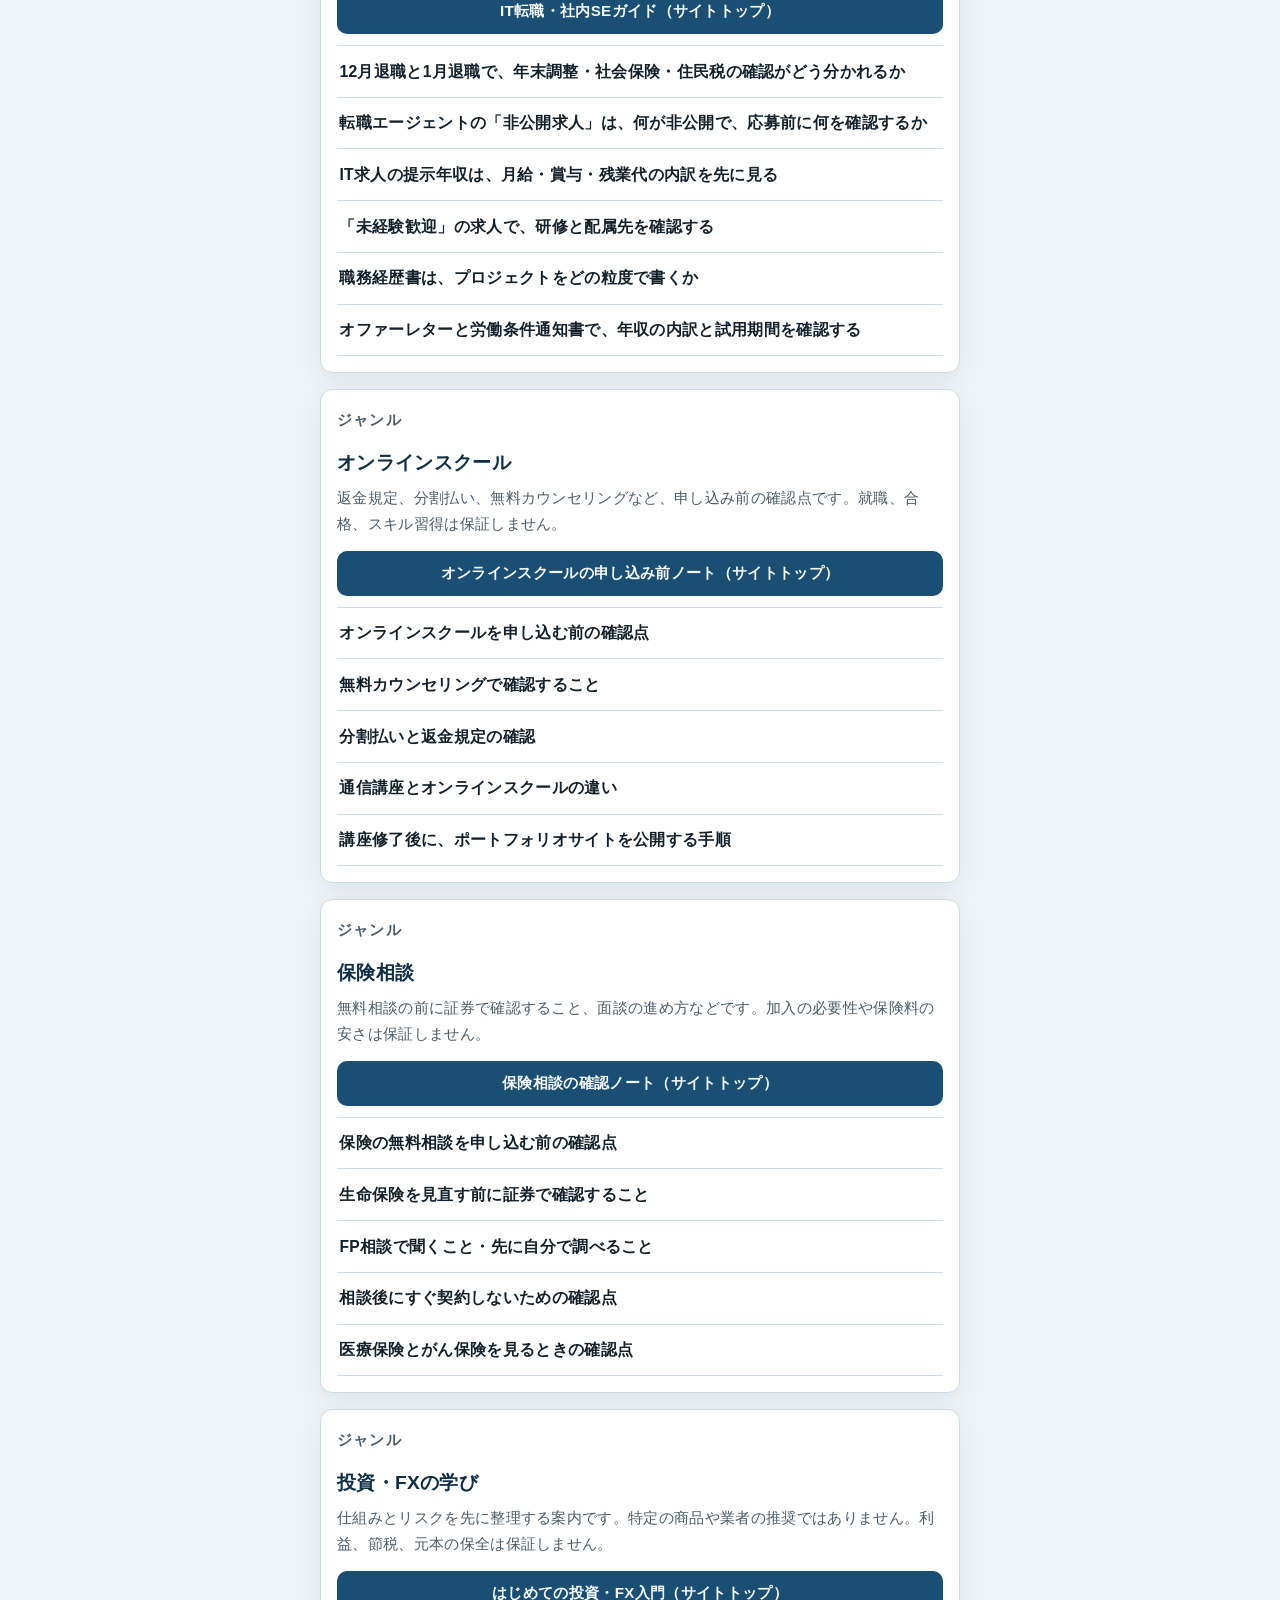
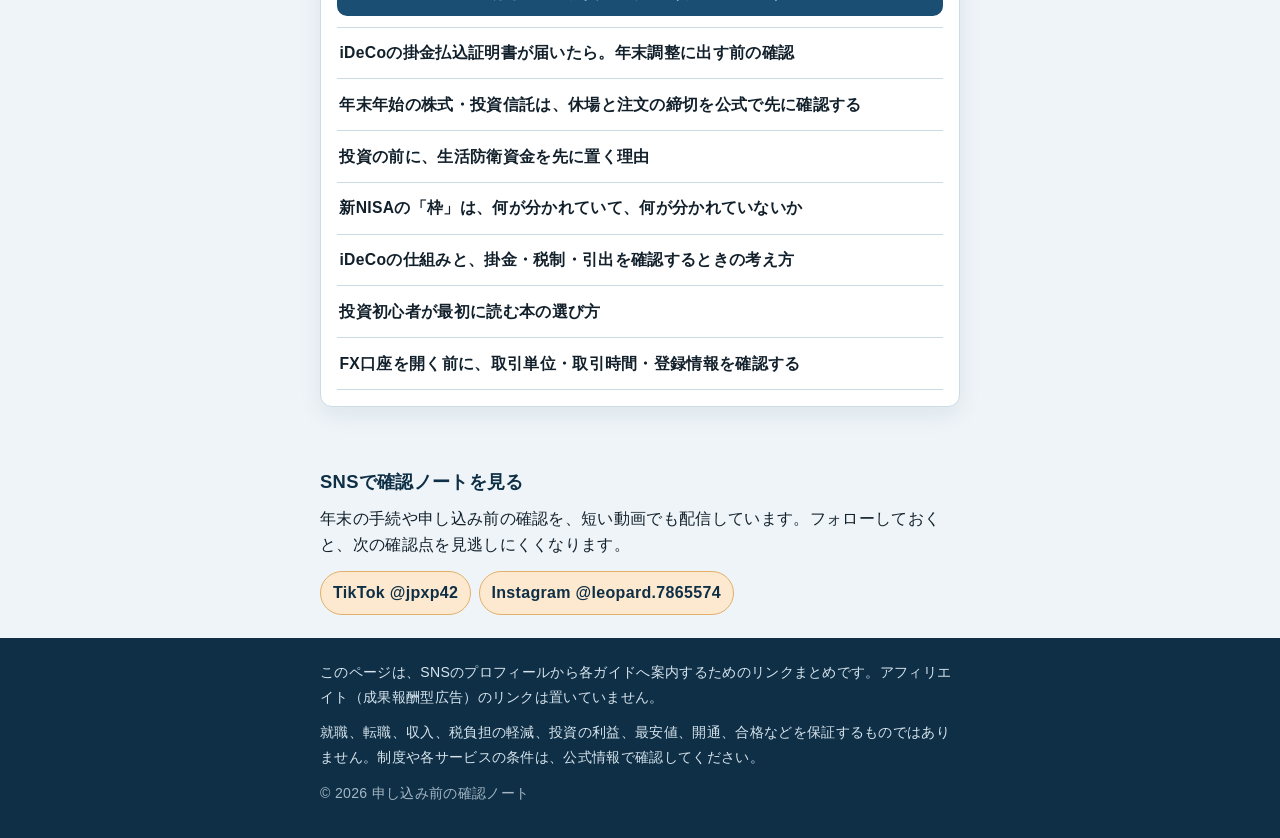
==== commit 9550d1e3: "リンクまとめのTikTokフォロー先を @aply7836 から @jpxp42 に変更する jpXpのTikTokは @jpxp42。@aply7836 は占いアフィリ用のため、プロフィール導線から" ====
--- a/index.html
+++ b/index.html
@@ -266,7 +266,7 @@
       <h2 id="sns-follow-heading">SNSで確認ノートを見る</h2>
       <p>年末の手続や申し込み前の確認を、短い動画でも配信しています。フォローしておくと、次の確認点を見逃しにくくなります。</p>
       <ul class="sns-links">
-        <li><a href="https://www.tiktok.com/@aply7836">TikTok @aply7836</a></li>
+        <li><a href="https://www.tiktok.com/@jpxp42">TikTok @jpxp42</a></li>
         <li><a href="https://www.instagram.com/leopard.7865574/">Instagram @leopard.7865574</a></li>
       </ul>
     </div>
